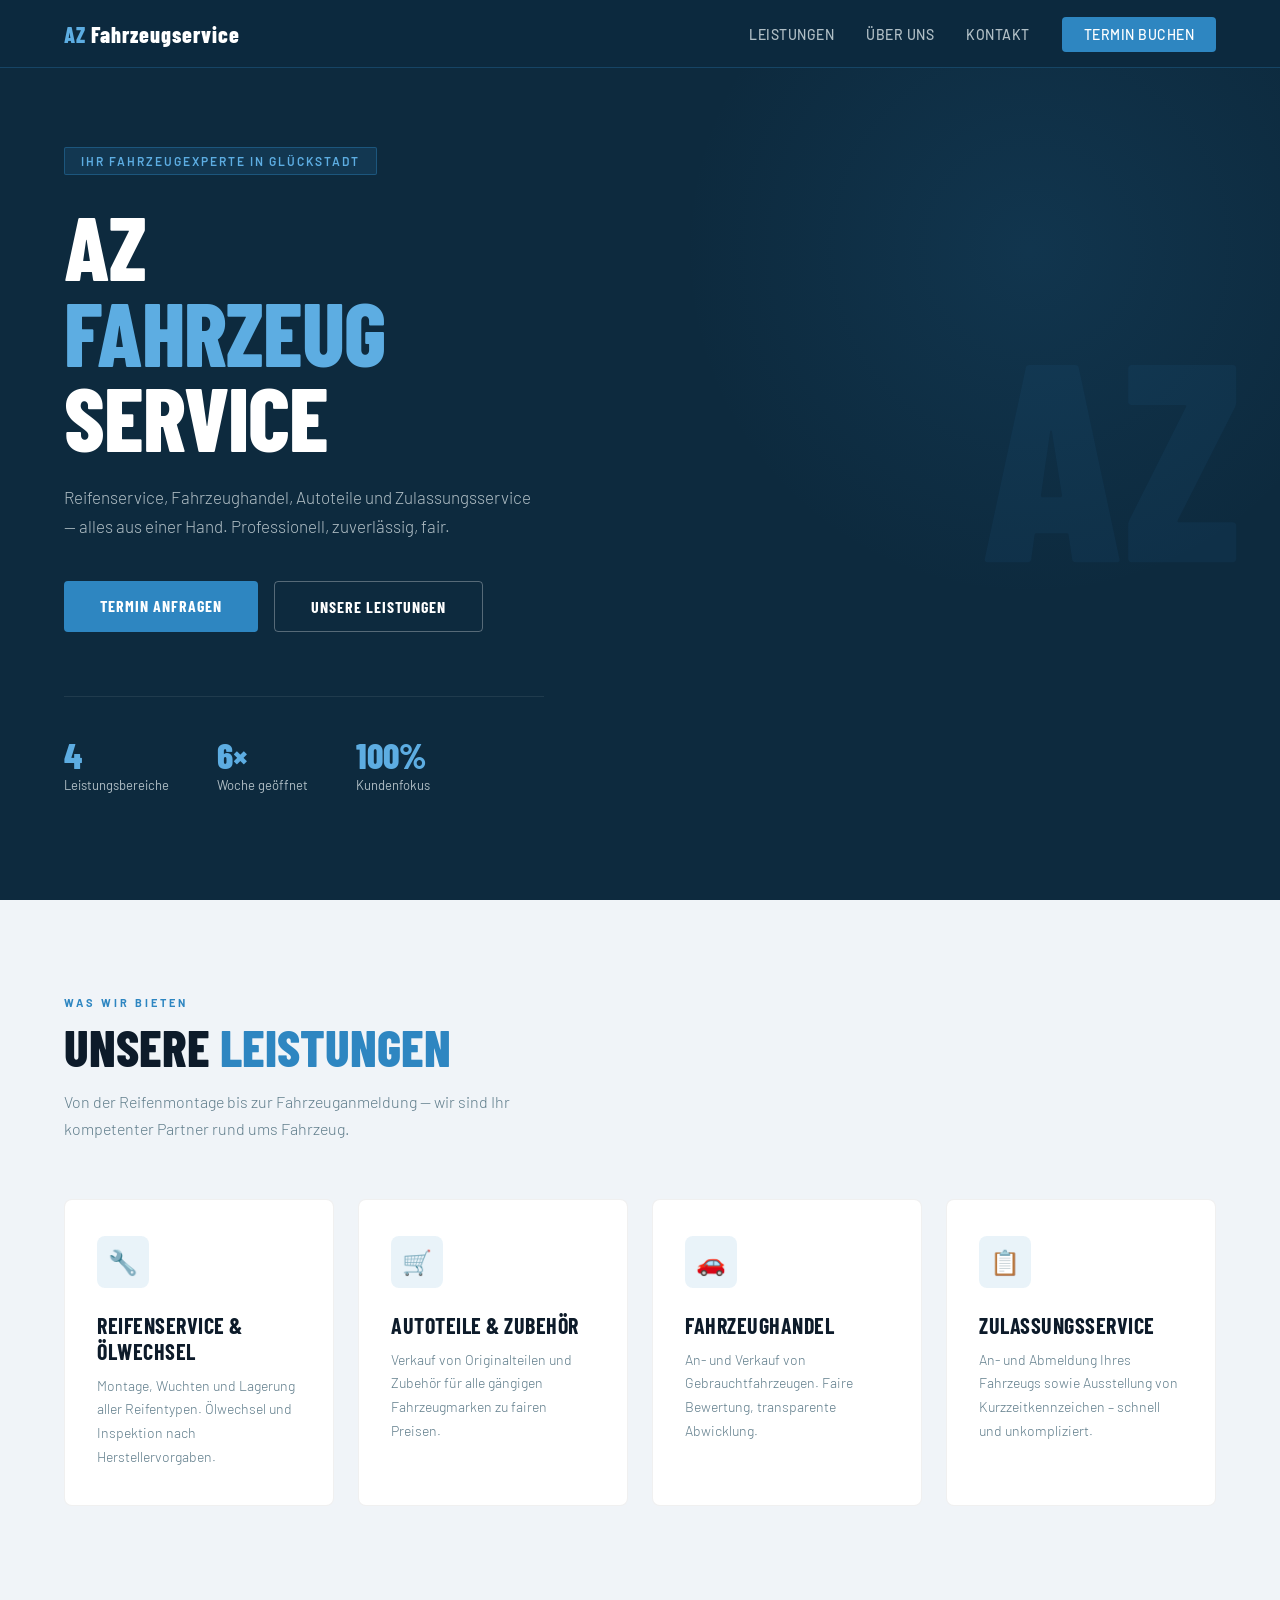
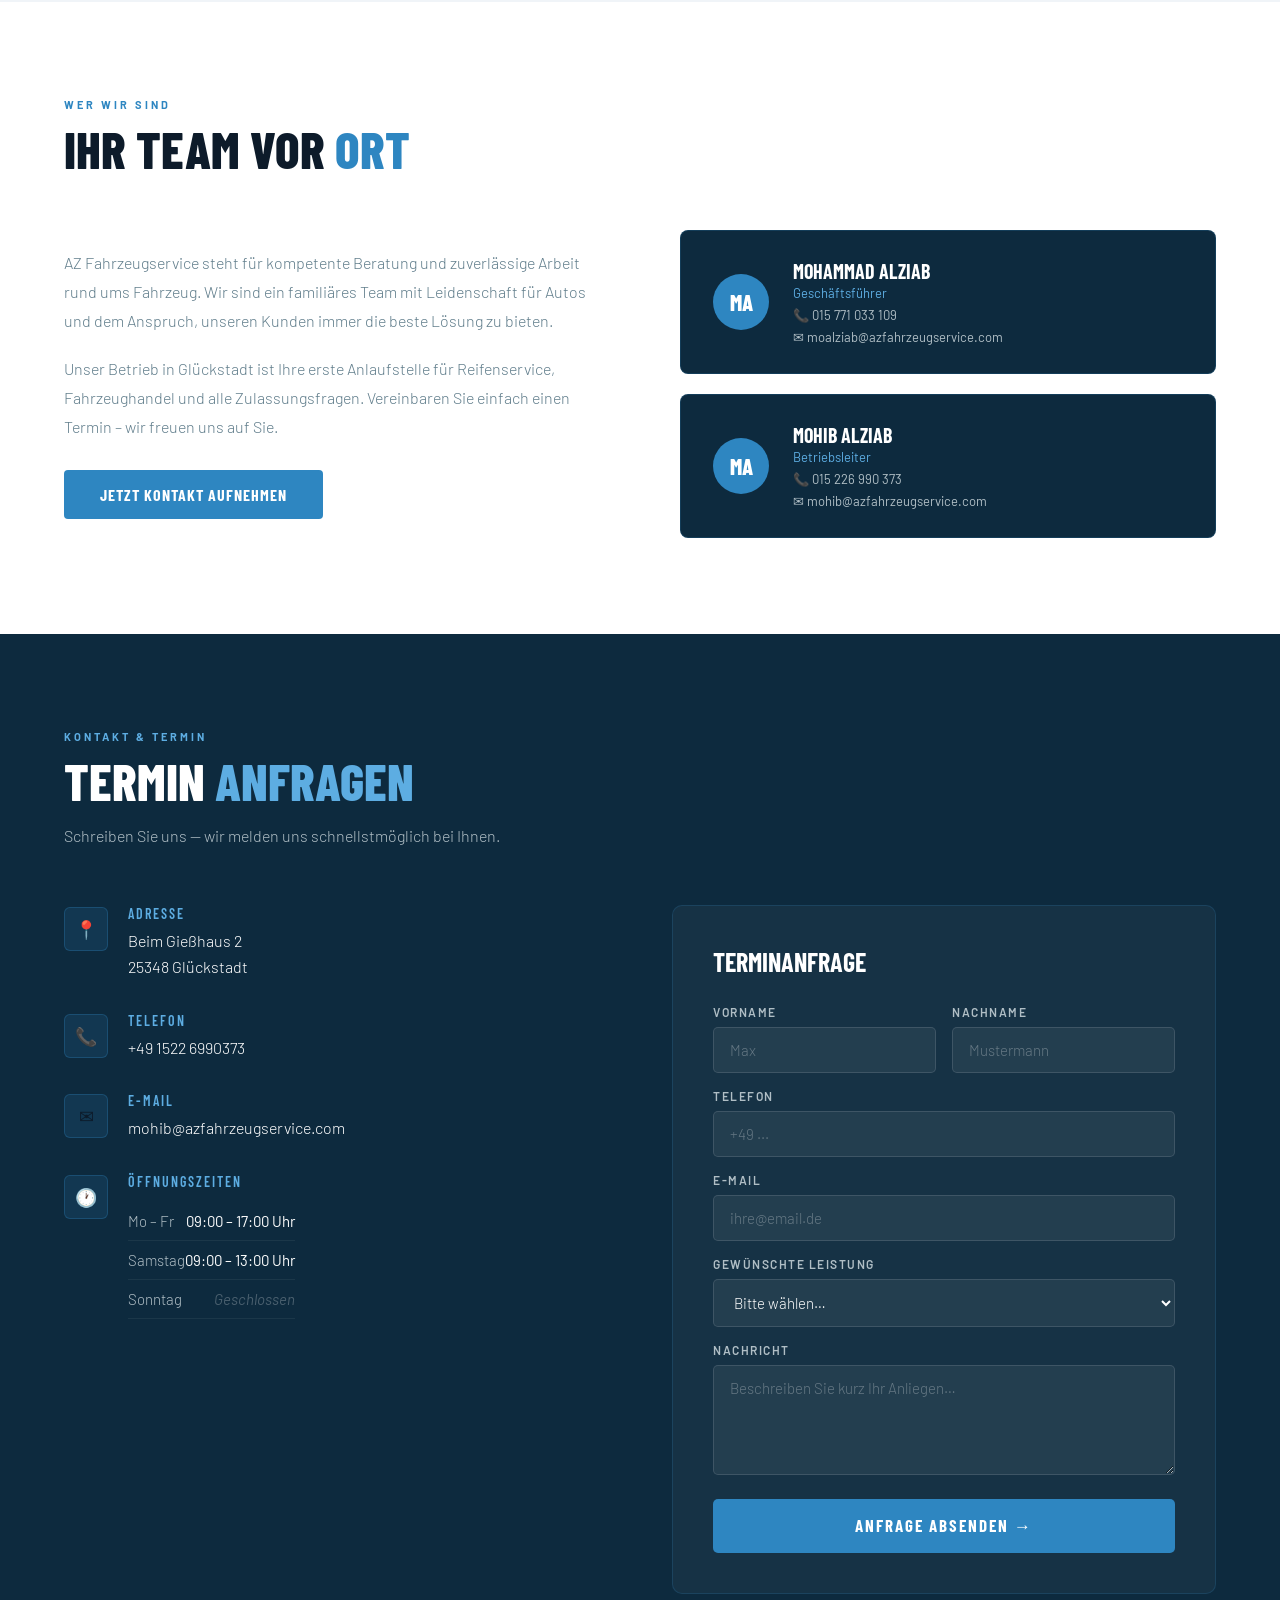
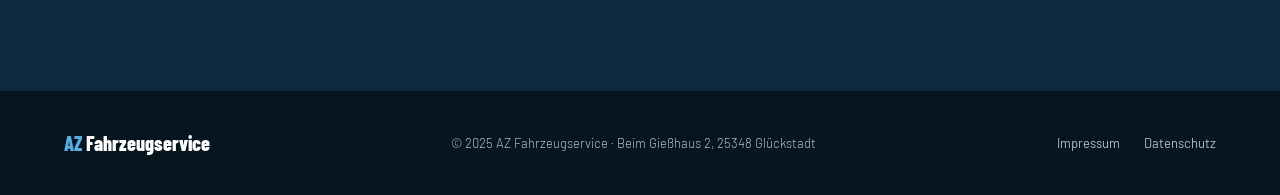
==== index.html @ 2bf2d146 "Rename indes.html to index.html" ====
<!DOCTYPE html>
<html lang="de">
<head>
<meta charset="UTF-8">
<meta name="viewport" content="width=device-width, initial-scale=1.0">
<title>AZ Fahrzeugservice – Beim Gießhaus 2, Glückstadt</title>
<link href="https://fonts.googleapis.com/css2?family=Barlow+Condensed:wght@400;600;700;800&family=Barlow:wght@300;400;500&display=swap" rel="stylesheet">
<style>
  :root {
    --blue-dark: #0d2a3e;
    --blue-mid: #1a5276;
    --blue-accent: #2e86c1;
    --blue-light: #5dade2;
    --white: #ffffff;
    --gray-light: #f4f6f8;
    --gray-mid: #b0bec5;
    --text-dark: #0d1b2a;
    --text-muted: #607d8b;
    --card-bg: #ffffff;
    --section-alt: #f0f4f8;
  }

  * { margin: 0; padding: 0; box-sizing: border-box; }

  html { scroll-behavior: smooth; }

  body {
    font-family: 'Barlow', sans-serif;
    background: var(--white);
    color: var(--text-dark);
    overflow-x: hidden;
  }

  /* ── NAV ── */
  nav {
    position: fixed;
    top: 0; left: 0; right: 0;
    z-index: 100;
    background: rgba(13, 42, 62, 0.97);
    backdrop-filter: blur(8px);
    display: flex;
    align-items: center;
    justify-content: space-between;
    padding: 0 5%;
    height: 68px;
    border-bottom: 1px solid rgba(46,134,193,0.3);
  }

  .nav-logo {
    display: flex;
    align-items: center;
    gap: 12px;
    text-decoration: none;
  }

  .nav-logo-text {
    font-family: 'Barlow Condensed', sans-serif;
    font-size: 22px;
    font-weight: 800;
    color: var(--white);
    letter-spacing: 1px;
  }

  .nav-logo-text span { color: var(--blue-light); }

  .nav-links {
    display: flex;
    gap: 32px;
    list-style: none;
  }

  .nav-links a {
    color: var(--gray-mid);
    text-decoration: none;
    font-size: 14px;
    font-weight: 500;
    letter-spacing: 0.5px;
    text-transform: uppercase;
    transition: color 0.2s;
  }

  .nav-links a:hover { color: var(--blue-light); }

  .nav-cta {
    background: var(--blue-accent);
    color: var(--white) !important;
    padding: 9px 22px;
    border-radius: 4px;
    transition: background 0.2s !important;
  }

  .nav-cta:hover { background: var(--blue-light) !important; color: var(--white) !important; }

  /* ── HERO ── */
  .hero {
    min-height: 100vh;
    background: var(--blue-dark);
    display: flex;
    align-items: center;
    position: relative;
    overflow: hidden;
    padding: 100px 5% 60px;
  }

  .hero::before {
    content: '';
    position: absolute;
    top: -100px; right: -100px;
    width: 700px; height: 700px;
    background: radial-gradient(circle, rgba(46,134,193,0.12) 0%, transparent 70%);
    pointer-events: none;
  }

  .hero::after {
    content: 'AZ';
    position: absolute;
    right: 3%;
    top: 50%;
    transform: translateY(-50%);
    font-family: 'Barlow Condensed', sans-serif;
    font-size: clamp(200px, 22vw, 340px);
    font-weight: 800;
    color: rgba(46,134,193,0.07);
    line-height: 1;
    pointer-events: none;
    user-select: none;
  }

  .hero-content {
    position: relative;
    z-index: 2;
    max-width: 640px;
  }

  .hero-badge {
    display: inline-block;
    background: rgba(46,134,193,0.15);
    border: 1px solid rgba(46,134,193,0.4);
    color: var(--blue-light);
    font-size: 12px;
    font-weight: 600;
    letter-spacing: 2px;
    text-transform: uppercase;
    padding: 6px 16px;
    border-radius: 2px;
    margin-bottom: 28px;
  }

  .hero h1 {
    font-family: 'Barlow Condensed', sans-serif;
    font-size: clamp(52px, 7vw, 90px);
    font-weight: 800;
    line-height: 0.95;
    color: var(--white);
    text-transform: uppercase;
    letter-spacing: -1px;
    margin-bottom: 24px;
  }

  .hero h1 span { color: var(--blue-light); }

  .hero-sub {
    font-size: 17px;
    font-weight: 300;
    color: var(--gray-mid);
    line-height: 1.7;
    margin-bottom: 40px;
    max-width: 480px;
  }

  .hero-btns {
    display: flex;
    gap: 16px;
    flex-wrap: wrap;
  }

  .btn-primary {
    background: var(--blue-accent);
    color: var(--white);
    padding: 15px 36px;
    font-family: 'Barlow Condensed', sans-serif;
    font-size: 16px;
    font-weight: 700;
    letter-spacing: 1px;
    text-transform: uppercase;
    text-decoration: none;
    border-radius: 4px;
    transition: background 0.2s, transform 0.15s;
    border: none;
    cursor: pointer;
  }

  .btn-primary:hover { background: var(--blue-light); transform: translateY(-2px); }

  .btn-outline {
    background: transparent;
    color: var(--white);
    padding: 15px 36px;
    font-family: 'Barlow Condensed', sans-serif;
    font-size: 16px;
    font-weight: 700;
    letter-spacing: 1px;
    text-transform: uppercase;
    text-decoration: none;
    border-radius: 4px;
    border: 1px solid rgba(255,255,255,0.3);
    transition: border-color 0.2s, transform 0.15s;
    cursor: pointer;
  }

  .btn-outline:hover { border-color: var(--blue-light); color: var(--blue-light); transform: translateY(-2px); }

  .hero-stats {
    display: flex;
    gap: 48px;
    margin-top: 64px;
    padding-top: 40px;
    border-top: 1px solid rgba(255,255,255,0.08);
  }

  .stat-num {
    font-family: 'Barlow Condensed', sans-serif;
    font-size: 36px;
    font-weight: 800;
    color: var(--blue-light);
    line-height: 1;
  }

  .stat-label {
    font-size: 13px;
    color: var(--gray-mid);
    margin-top: 4px;
    font-weight: 400;
  }

  /* ── SECTION GENERAL ── */
  section { padding: 96px 5%; }

  .section-tag {
    font-size: 11px;
    font-weight: 700;
    letter-spacing: 3px;
    text-transform: uppercase;
    color: var(--blue-accent);
    margin-bottom: 12px;
  }

  .section-title {
    font-family: 'Barlow Condensed', sans-serif;
    font-size: clamp(36px, 4vw, 54px);
    font-weight: 800;
    text-transform: uppercase;
    line-height: 1;
    color: var(--text-dark);
    margin-bottom: 16px;
  }

  .section-title span { color: var(--blue-accent); }

  .section-sub {
    font-size: 16px;
    color: var(--text-muted);
    font-weight: 300;
    max-width: 520px;
    line-height: 1.7;
  }

  /* ── LEISTUNGEN ── */
  #leistungen { background: var(--section-alt); }

  .leistungen-grid {
    display: grid;
    grid-template-columns: repeat(auto-fit, minmax(260px, 1fr));
    gap: 24px;
    margin-top: 56px;
  }

  .leistung-card {
    background: var(--white);
    border-radius: 8px;
    padding: 36px 32px;
    border: 1px solid rgba(0,0,0,0.06);
    transition: transform 0.2s, box-shadow 0.2s;
    position: relative;
    overflow: hidden;
  }

  .leistung-card::before {
    content: '';
    position: absolute;
    top: 0; left: 0; right: 0;
    height: 3px;
    background: var(--blue-accent);
    transform: scaleX(0);
    transition: transform 0.3s;
    transform-origin: left;
  }

  .leistung-card:hover { transform: translateY(-4px); box-shadow: 0 12px 32px rgba(0,0,0,0.08); }
  .leistung-card:hover::before { transform: scaleX(1); }

  .leistung-icon {
    width: 52px; height: 52px;
    background: rgba(46,134,193,0.1);
    border-radius: 8px;
    display: flex; align-items: center; justify-content: center;
    margin-bottom: 24px;
    font-size: 24px;
  }

  .leistung-card h3 {
    font-family: 'Barlow Condensed', sans-serif;
    font-size: 22px;
    font-weight: 700;
    text-transform: uppercase;
    letter-spacing: 0.5px;
    color: var(--text-dark);
    margin-bottom: 10px;
  }

  .leistung-card p {
    font-size: 14px;
    color: var(--text-muted);
    line-height: 1.7;
    font-weight: 300;
  }

  /* ── ÜBER UNS ── */
  .ueber-grid {
    display: grid;
    grid-template-columns: 1fr 1fr;
    gap: 80px;
    align-items: center;
    margin-top: 56px;
  }

  .ueber-text p {
    font-size: 16px;
    color: var(--text-muted);
    line-height: 1.8;
    font-weight: 300;
    margin-bottom: 20px;
  }

  .team-cards {
    display: flex;
    flex-direction: column;
    gap: 20px;
  }

  .team-card {
    background: var(--blue-dark);
    border-radius: 8px;
    padding: 28px 32px;
    display: flex;
    align-items: center;
    gap: 24px;
    border: 1px solid rgba(46,134,193,0.2);
  }

  .team-avatar {
    width: 56px; height: 56px;
    background: var(--blue-accent);
    border-radius: 50%;
    display: flex; align-items: center; justify-content: center;
    font-family: 'Barlow Condensed', sans-serif;
    font-size: 22px;
    font-weight: 800;
    color: var(--white);
    flex-shrink: 0;
  }

  .team-info h4 {
    font-family: 'Barlow Condensed', sans-serif;
    font-size: 20px;
    font-weight: 700;
    color: var(--white);
    text-transform: uppercase;
  }

  .team-info .role {
    font-size: 13px;
    color: var(--blue-light);
    font-weight: 400;
    margin-top: 2px;
  }

  .team-info .contact-small {
    font-size: 13px;
    color: var(--gray-mid);
    margin-top: 6px;
  }

  /* ── KONTAKT ── */
  #kontakt { background: var(--blue-dark); }
  #kontakt .section-title { color: var(--white); }
  #kontakt .section-sub { color: var(--gray-mid); }
  #kontakt .section-tag { color: var(--blue-light); }

  .kontakt-grid {
    display: grid;
    grid-template-columns: 1fr 1fr;
    gap: 64px;
    margin-top: 56px;
    align-items: start;
  }

  .kontakt-info { display: flex; flex-direction: column; gap: 32px; }

  .info-block {
    display: flex;
    gap: 20px;
    align-items: flex-start;
  }

  .info-icon {
    width: 44px; height: 44px;
    background: rgba(46,134,193,0.15);
    border: 1px solid rgba(46,134,193,0.3);
    border-radius: 6px;
    display: flex; align-items: center; justify-content: center;
    font-size: 18px;
    flex-shrink: 0;
    margin-top: 2px;
  }

  .info-block h4 {
    font-family: 'Barlow Condensed', sans-serif;
    font-size: 14px;
    font-weight: 600;
    letter-spacing: 2px;
    text-transform: uppercase;
    color: var(--blue-light);
    margin-bottom: 6px;
  }

  .info-block p, .info-block a {
    font-size: 16px;
    color: var(--white);
    font-weight: 300;
    line-height: 1.6;
    text-decoration: none;
  }

  .info-block a:hover { color: var(--blue-light); }

  /* ── FORMULAR ── */
  .form-card {
    background: rgba(255,255,255,0.04);
    border: 1px solid rgba(46,134,193,0.2);
    border-radius: 10px;
    padding: 40px;
  }

  .form-card h3 {
    font-family: 'Barlow Condensed', sans-serif;
    font-size: 26px;
    font-weight: 700;
    text-transform: uppercase;
    color: var(--white);
    margin-bottom: 28px;
  }

  .form-row {
    display: grid;
    grid-template-columns: 1fr 1fr;
    gap: 16px;
  }

  .form-group {
    display: flex;
    flex-direction: column;
    gap: 8px;
    margin-bottom: 16px;
  }

  .form-group label {
    font-size: 12px;
    font-weight: 600;
    letter-spacing: 1.5px;
    text-transform: uppercase;
    color: var(--gray-mid);
  }

  .form-group input,
  .form-group select,
  .form-group textarea {
    background: rgba(255,255,255,0.06);
    border: 1px solid rgba(255,255,255,0.12);
    border-radius: 5px;
    padding: 13px 16px;
    color: var(--white);
    font-family: 'Barlow', sans-serif;
    font-size: 15px;
    font-weight: 300;
    transition: border-color 0.2s;
    outline: none;
    width: 100%;
  }

  .form-group select option { background: var(--blue-dark); color: var(--white); }

  .form-group input:focus,
  .form-group select:focus,
  .form-group textarea:focus {
    border-color: var(--blue-accent);
    background: rgba(46,134,193,0.08);
  }

  .form-group textarea { resize: vertical; min-height: 110px; }

  .form-group input::placeholder,
  .form-group textarea::placeholder { color: rgba(255,255,255,0.3); }

  .form-submit {
    width: 100%;
    margin-top: 8px;
    background: var(--blue-accent);
    color: var(--white);
    padding: 16px;
    font-family: 'Barlow Condensed', sans-serif;
    font-size: 17px;
    font-weight: 700;
    letter-spacing: 2px;
    text-transform: uppercase;
    border: none;
    border-radius: 5px;
    cursor: pointer;
    transition: background 0.2s, transform 0.15s;
  }

  .form-submit:hover { background: var(--blue-light); transform: translateY(-2px); }

  .form-success {
    display: none;
    background: rgba(46,193,134,0.15);
    border: 1px solid rgba(46,193,134,0.4);
    border-radius: 6px;
    padding: 16px 20px;
    color: #5de2aa;
    font-size: 15px;
    margin-top: 16px;
    text-align: center;
  }

  /* ── ÖFFNUNGSZEITEN ── */
  .oeffnung-table { margin-top: 12px; }
  .oeffnung-row {
    display: flex;
    justify-content: space-between;
    padding: 10px 0;
    border-bottom: 1px solid rgba(255,255,255,0.06);
    font-size: 15px;
  }
  .oeffnung-row .day { color: var(--gray-mid); font-weight: 300; }
  .oeffnung-row .time { color: var(--white); font-weight: 400; }
  .oeffnung-row .closed { color: rgba(255,255,255,0.25); font-style: italic; }

  /* ── FOOTER ── */
  footer {
    background: #07151f;
    padding: 40px 5%;
    display: flex;
    align-items: center;
    justify-content: space-between;
    flex-wrap: wrap;
    gap: 16px;
    border-top: 1px solid rgba(46,134,193,0.15);
  }

  .footer-brand {
    font-family: 'Barlow Condensed', sans-serif;
    font-size: 20px;
    font-weight: 800;
    color: var(--white);
  }

  .footer-brand span { color: var(--blue-light); }

  footer p {
    font-size: 13px;
    color: var(--gray-mid);
    font-weight: 300;
  }

  .footer-links { display: flex; gap: 24px; }
  .footer-links a {
    font-size: 13px;
    color: var(--gray-mid);
    text-decoration: none;
    transition: color 0.2s;
  }
  .footer-links a:hover { color: var(--blue-light); }

  /* ── RESPONSIVE ── */
  @media (max-width: 768px) {
    .nav-links { display: none; }
    .ueber-grid { grid-template-columns: 1fr; gap: 40px; }
    .kontakt-grid { grid-template-columns: 1fr; gap: 48px; }
    .form-row { grid-template-columns: 1fr; }
    .hero-stats { gap: 28px; }
    footer { flex-direction: column; align-items: flex-start; }
  }

  /* ── SCROLL ANIMATION ── */
  .reveal {
    opacity: 0;
    transform: translateY(28px);
    transition: opacity 0.6s ease, transform 0.6s ease;
  }
  .reveal.visible { opacity: 1; transform: none; }
</style>
</head>
<body>

<!-- NAV -->
<nav>
  <a href="#" class="nav-logo">
    <div class="nav-logo-text"><span>AZ</span> Fahrzeugservice</div>
  </a>
  <ul class="nav-links">
    <li><a href="#leistungen">Leistungen</a></li>
    <li><a href="#ueber">Über uns</a></li>
    <li><a href="#kontakt">Kontakt</a></li>
    <li><a href="#kontakt" class="nav-cta">Termin buchen</a></li>
  </ul>
</nav>

<!-- HERO -->
<section class="hero">
  <div class="hero-content">
    <div class="hero-badge">Ihr Fahrzeugexperte in Glückstadt</div>
    <h1>AZ<br><span>Fahrzeug</span><br>service</h1>
    <p class="hero-sub">Reifenservice, Fahrzeughandel, Autoteile und Zulassungsservice — alles aus einer Hand. Professionell, zuverlässig, fair.</p>
    <div class="hero-btns">
      <a href="#kontakt" class="btn-primary">Termin anfragen</a>
      <a href="#leistungen" class="btn-outline">Unsere Leistungen</a>
    </div>
    <div class="hero-stats">
      <div>
        <div class="stat-num">4</div>
        <div class="stat-label">Leistungsbereiche</div>
      </div>
      <div>
        <div class="stat-num">6×</div>
        <div class="stat-label">Woche geöffnet</div>
      </div>
      <div>
        <div class="stat-num">100%</div>
        <div class="stat-label">Kundenfokus</div>
      </div>
    </div>
  </div>
</section>

<!-- LEISTUNGEN -->
<section id="leistungen">
  <div class="reveal">
    <div class="section-tag">Was wir bieten</div>
    <div class="section-title">Unsere <span>Leistungen</span></div>
    <p class="section-sub">Von der Reifenmontage bis zur Fahrzeuganmeldung — wir sind Ihr kompetenter Partner rund ums Fahrzeug.</p>
  </div>
  <div class="leistungen-grid">
    <div class="leistung-card reveal">
      <div class="leistung-icon">🔧</div>
      <h3>Reifenservice & Ölwechsel</h3>
      <p>Montage, Wuchten und Lagerung aller Reifentypen. Ölwechsel und Inspektion nach Herstellervorgaben.</p>
    </div>
    <div class="leistung-card reveal">
      <div class="leistung-icon">🛒</div>
      <h3>Autoteile & Zubehör</h3>
      <p>Verkauf von Originalteilen und Zubehör für alle gängigen Fahrzeugmarken zu fairen Preisen.</p>
    </div>
    <div class="leistung-card reveal">
      <div class="leistung-icon">🚗</div>
      <h3>Fahrzeughandel</h3>
      <p>An- und Verkauf von Gebrauchtfahrzeugen. Faire Bewertung, transparente Abwicklung.</p>
    </div>
    <div class="leistung-card reveal">
      <div class="leistung-icon">📋</div>
      <h3>Zulassungsservice</h3>
      <p>An- und Abmeldung Ihres Fahrzeugs sowie Ausstellung von Kurzzeitkennzeichen – schnell und unkompliziert.</p>
    </div>
  </div>
</section>

<!-- ÜBER UNS -->
<section id="ueber">
  <div class="reveal">
    <div class="section-tag">Wer wir sind</div>
    <div class="section-title">Ihr Team vor <span>Ort</span></div>
  </div>
  <div class="ueber-grid">
    <div class="ueber-text reveal">
      <p>AZ Fahrzeugservice steht für kompetente Beratung und zuverlässige Arbeit rund ums Fahrzeug. Wir sind ein familiäres Team mit Leidenschaft für Autos und dem Anspruch, unseren Kunden immer die beste Lösung zu bieten.</p>
      <p>Unser Betrieb in Glückstadt ist Ihre erste Anlaufstelle für Reifenservice, Fahrzeughandel und alle Zulassungsfragen. Vereinbaren Sie einfach einen Termin – wir freuen uns auf Sie.</p>
      <a href="#kontakt" class="btn-primary" style="display:inline-block; margin-top: 8px;">Jetzt Kontakt aufnehmen</a>
    </div>
    <div class="team-cards reveal">
      <div class="team-card">
        <div class="team-avatar">MA</div>
        <div class="team-info">
          <h4>Mohammad Alziab</h4>
          <div class="role">Geschäftsführer</div>
          <div class="contact-small">📞 015 771 033 109</div>
          <div class="contact-small">✉ moalziab@azfahrzeugservice.com</div>
        </div>
      </div>
      <div class="team-card">
        <div class="team-avatar">MA</div>
        <div class="team-info">
          <h4>Mohib Alziab</h4>
          <div class="role">Betriebsleiter</div>
          <div class="contact-small">📞 015 226 990 373</div>
          <div class="contact-small">✉ mohib@azfahrzeugservice.com</div>
        </div>
      </div>
    </div>
  </div>
</section>

<!-- KONTAKT -->
<section id="kontakt">
  <div class="reveal">
    <div class="section-tag">Kontakt & Termin</div>
    <div class="section-title" style="color:white;">Termin <span style="color:var(--blue-light)">anfragen</span></div>
    <p class="section-sub">Schreiben Sie uns — wir melden uns schnellstmöglich bei Ihnen.</p>
  </div>
  <div class="kontakt-grid">
    <!-- Infos links -->
    <div class="kontakt-info reveal">
      <div class="info-block">
        <div class="info-icon">📍</div>
        <div>
          <h4>Adresse</h4>
          <p>Beim Gießhaus 2<br>25348 Glückstadt</p>
        </div>
      </div>
      <div class="info-block">
        <div class="info-icon">📞</div>
        <div>
          <h4>Telefon</h4>
          <a href="tel:+4915226990373">+49 1522 6990373</a>
        </div>
      </div>
      <div class="info-block">
        <div class="info-icon">✉</div>
        <div>
          <h4>E-Mail</h4>
          <a href="mailto:mohib@azfahrzeugservice.com">mohib@azfahrzeugservice.com</a>
        </div>
      </div>
      <div class="info-block">
        <div class="info-icon">🕐</div>
        <div>
          <h4>Öffnungszeiten</h4>
          <div class="oeffnung-table">
            <div class="oeffnung-row"><span class="day">Mo – Fr</span><span class="time">09:00 – 17:00 Uhr</span></div>
            <div class="oeffnung-row"><span class="day">Samstag</span><span class="time">09:00 – 13:00 Uhr</span></div>
            <div class="oeffnung-row"><span class="day">Sonntag</span><span class="closed">Geschlossen</span></div>
          </div>
        </div>
      </div>
    </div>

    <!-- Formular rechts -->
    <div class="form-card reveal">
      <h3>Terminanfrage</h3>
      <form id="contactForm" action="https://formspree.io/f/DEINE_ID" method="POST">
        <div class="form-row">
          <div class="form-group">
            <label>Vorname</label>
            <input type="text" name="vorname" placeholder="Max" required>
          </div>
          <div class="form-group">
            <label>Nachname</label>
            <input type="text" name="nachname" placeholder="Mustermann" required>
          </div>
        </div>
        <div class="form-group">
          <label>Telefon</label>
          <input type="tel" name="telefon" placeholder="+49 ...">
        </div>
        <div class="form-group">
          <label>E-Mail</label>
          <input type="email" name="email" placeholder="ihre@email.de" required>
        </div>
        <div class="form-group">
          <label>Gewünschte Leistung</label>
          <select name="leistung">
            <option value="">Bitte wählen…</option>
            <option>Reifenservice / Ölwechsel</option>
            <option>Autoteile / Zubehör</option>
            <option>Fahrzeugankauf / -verkauf</option>
            <option>Zulassungsservice</option>
            <option>Sonstiges</option>
          </select>
        </div>
        <div class="form-group">
          <label>Nachricht</label>
          <textarea name="nachricht" placeholder="Beschreiben Sie kurz Ihr Anliegen…"></textarea>
        </div>
        <button type="submit" class="form-submit">Anfrage absenden →</button>
        <div class="form-success" id="formSuccess">✓ Danke! Wir melden uns bald bei Ihnen.</div>
      </form>
    </div>
  </div>
</section>

<!-- FOOTER -->
<footer>
  <div class="footer-brand"><span>AZ</span> Fahrzeugservice</div>
  <p>© 2025 AZ Fahrzeugservice · Beim Gießhaus 2, 25348 Glückstadt</p>
  <div class="footer-links">
    <a href="#">Impressum</a>
    <a href="#">Datenschutz</a>
  </div>
</footer>

<script>
  // Scroll reveal
  const reveals = document.querySelectorAll('.reveal');
  const observer = new IntersectionObserver(entries => {
    entries.forEach((e, i) => {
      if (e.isIntersecting) {
        setTimeout(() => e.target.classList.add('visible'), i * 80);
        observer.unobserve(e.target);
      }
    });
  }, { threshold: 0.1 });
  reveals.forEach(r => observer.observe(r));

  // Form submit feedback
  const form = document.getElementById('contactForm');
  const success = document.getElementById('formSuccess');
  form.addEventListener('submit', async (e) => {
    e.preventDefault();
    const btn = form.querySelector('.form-submit');
    btn.textContent = 'Wird gesendet…';
    btn.disabled = true;
    try {
      const res = await fetch(form.action, {
        method: 'POST',
        body: new FormData(form),
        headers: { 'Accept': 'application/json' }
      });
      if (res.ok) {
        success.style.display = 'block';
        form.reset();
        btn.textContent = '✓ Gesendet!';
      } else {
        btn.textContent = 'Fehler – nochmal versuchen';
        btn.disabled = false;
      }
    } catch {
      btn.textContent = 'Fehler – nochmal versuchen';
      btn.disabled = false;
    }
  });
</script>
</body>
</html>
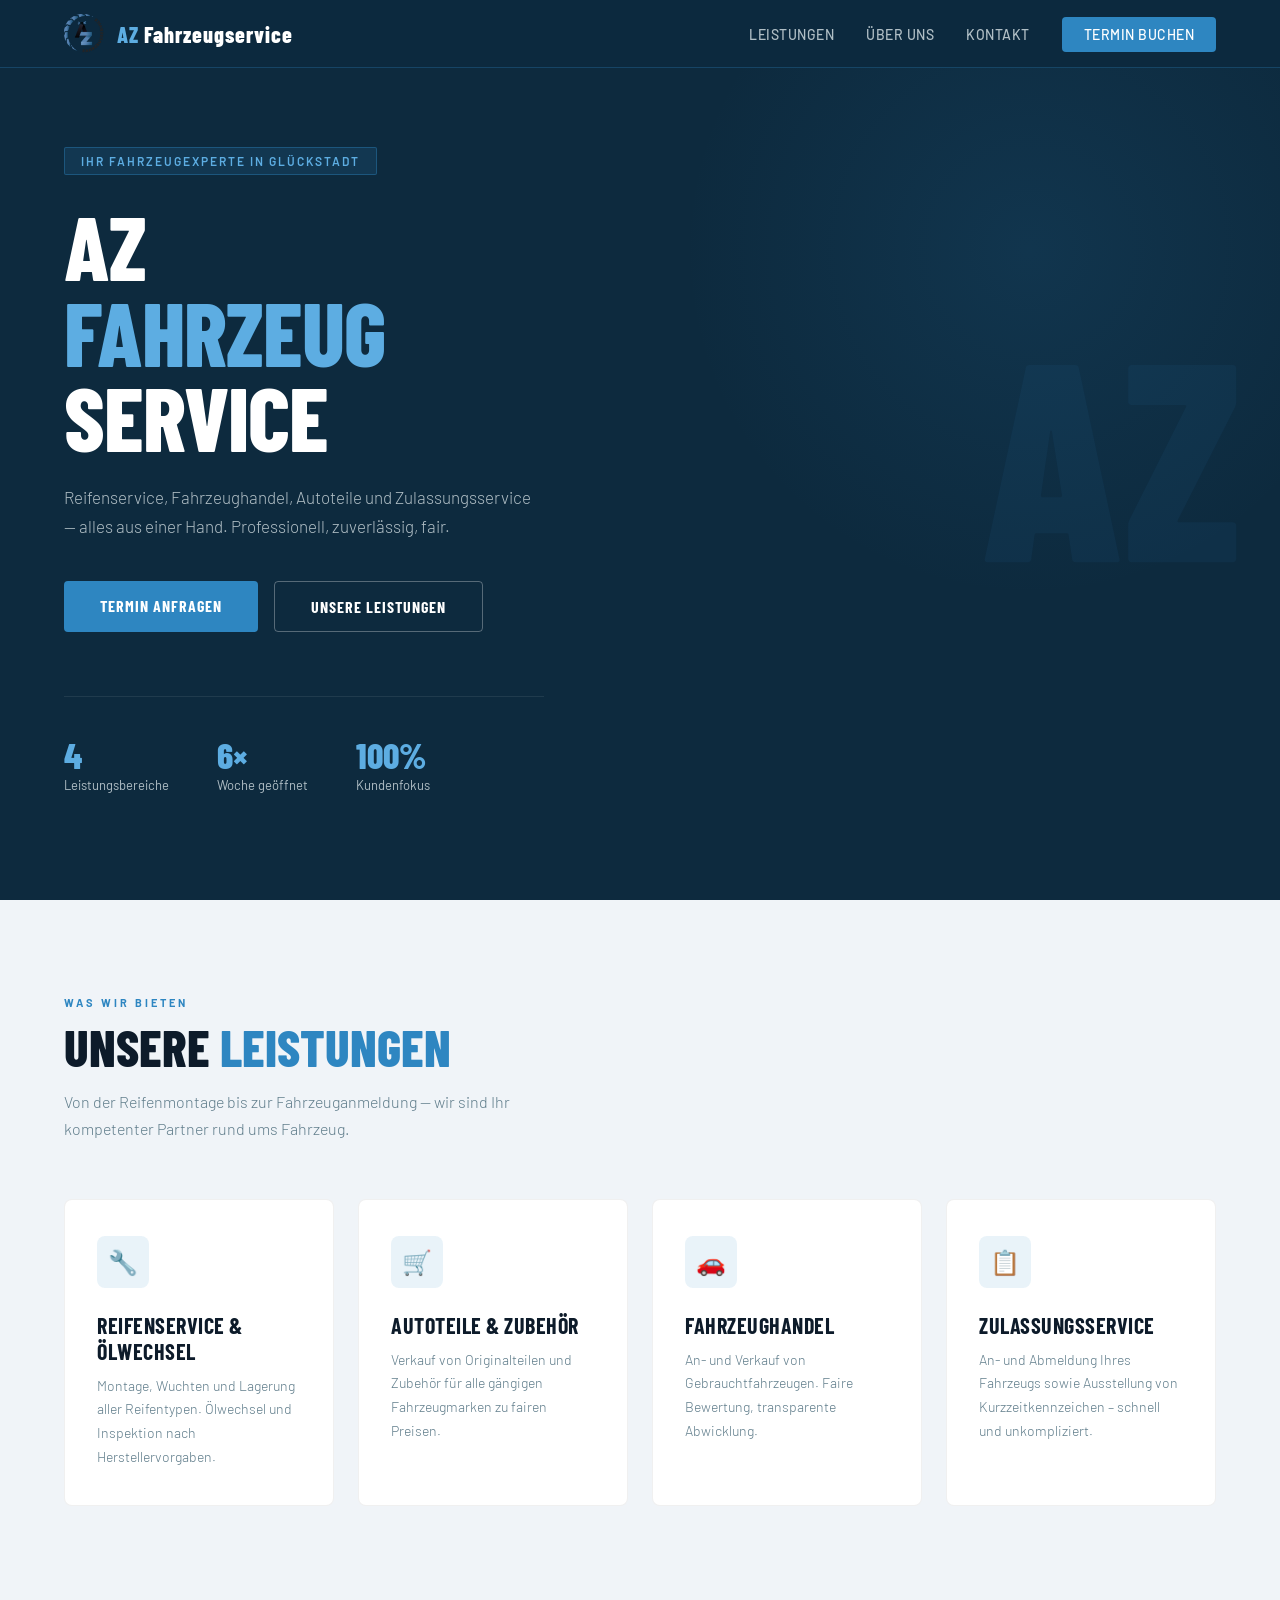
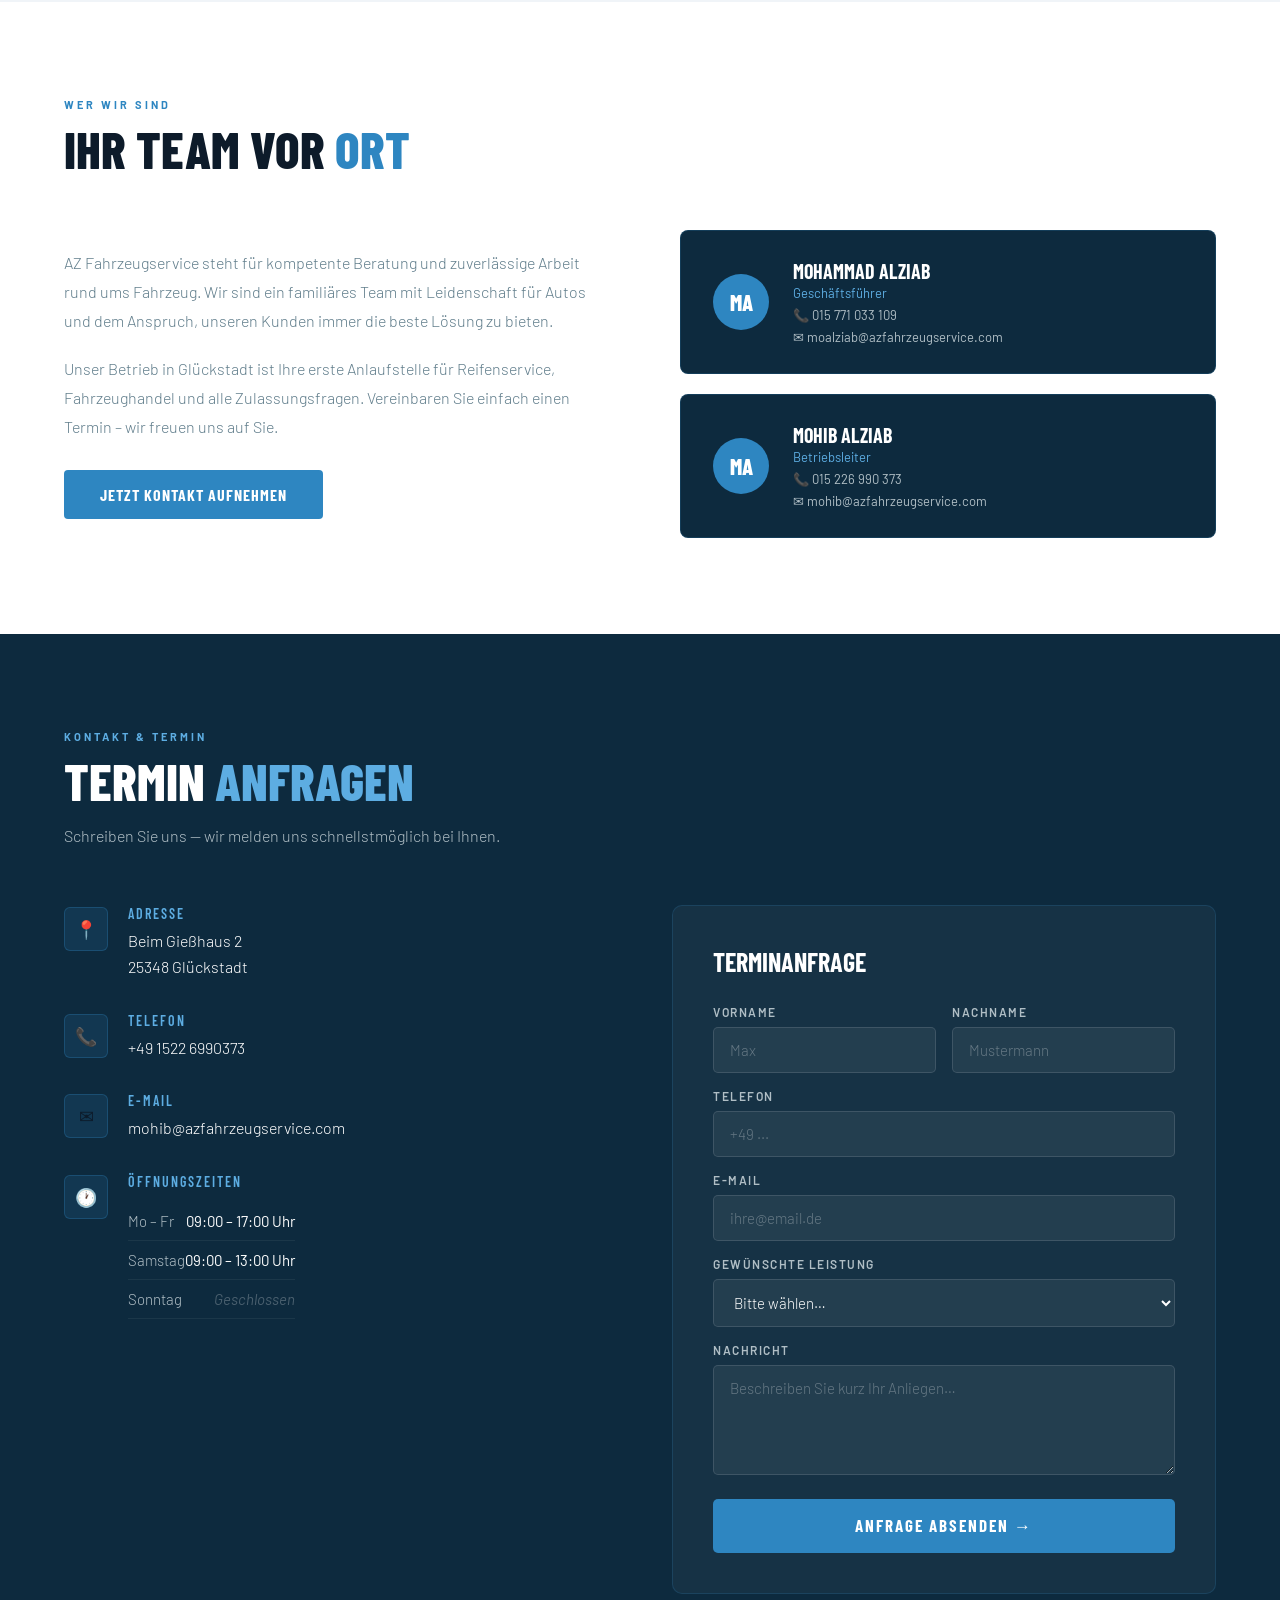
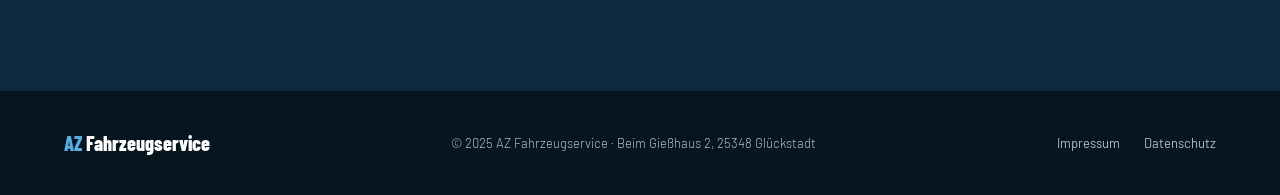
==== commit e7d100e3: "logo index.html" ====
--- a/index.html
+++ b/index.html
@@ -52,6 +52,10 @@
     gap: 12px;
     text-decoration: none;
   }
+  .nav-logo-img {
+  height: 40px;
+  width: auto;
+}
 
   .nav-logo-text {
     font-family: 'Barlow Condensed', sans-serif;
@@ -616,6 +620,8 @@
 <!-- NAV -->
 <nav>
   <a href="#" class="nav-logo">
+ 
+    <img src="logo.png" alt="Logo" class="nav-logo-img">
     <div class="nav-logo-text"><span>AZ</span> Fahrzeugservice</div>
   </a>
   <ul class="nav-links">
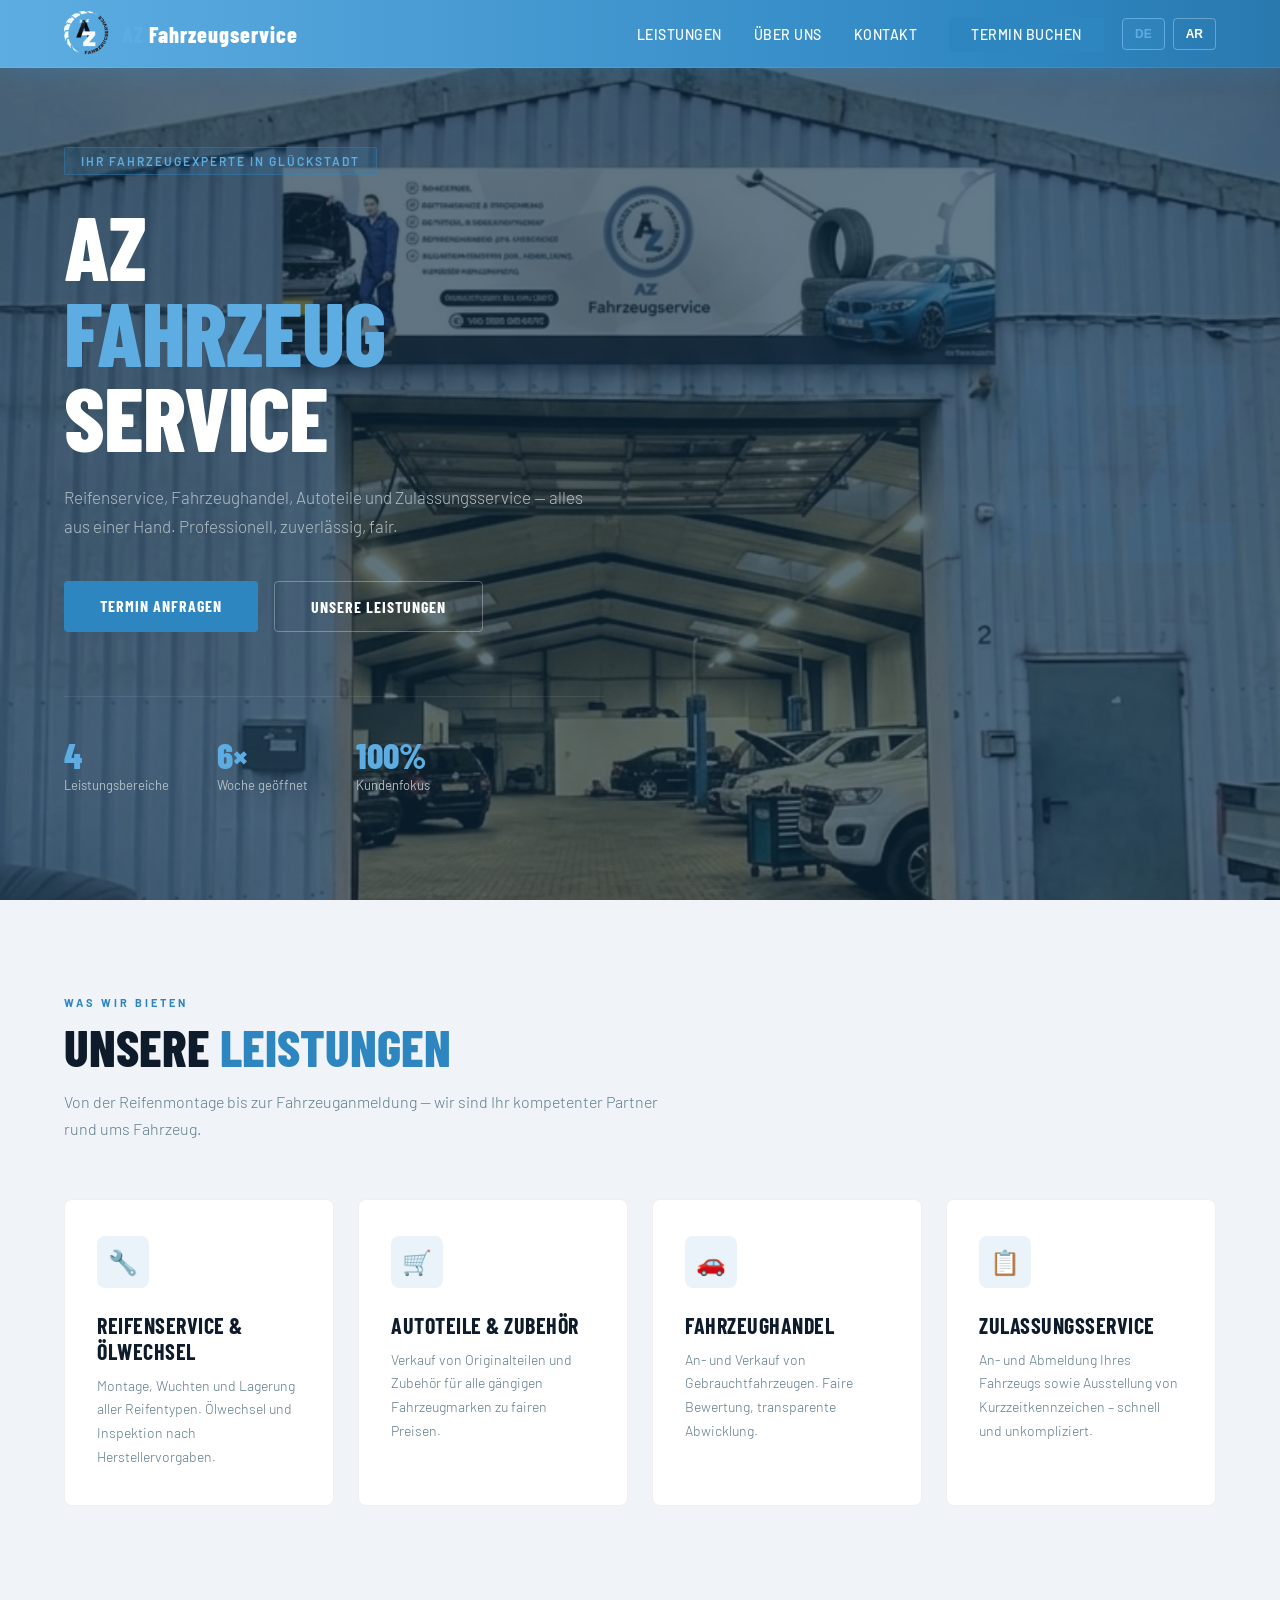
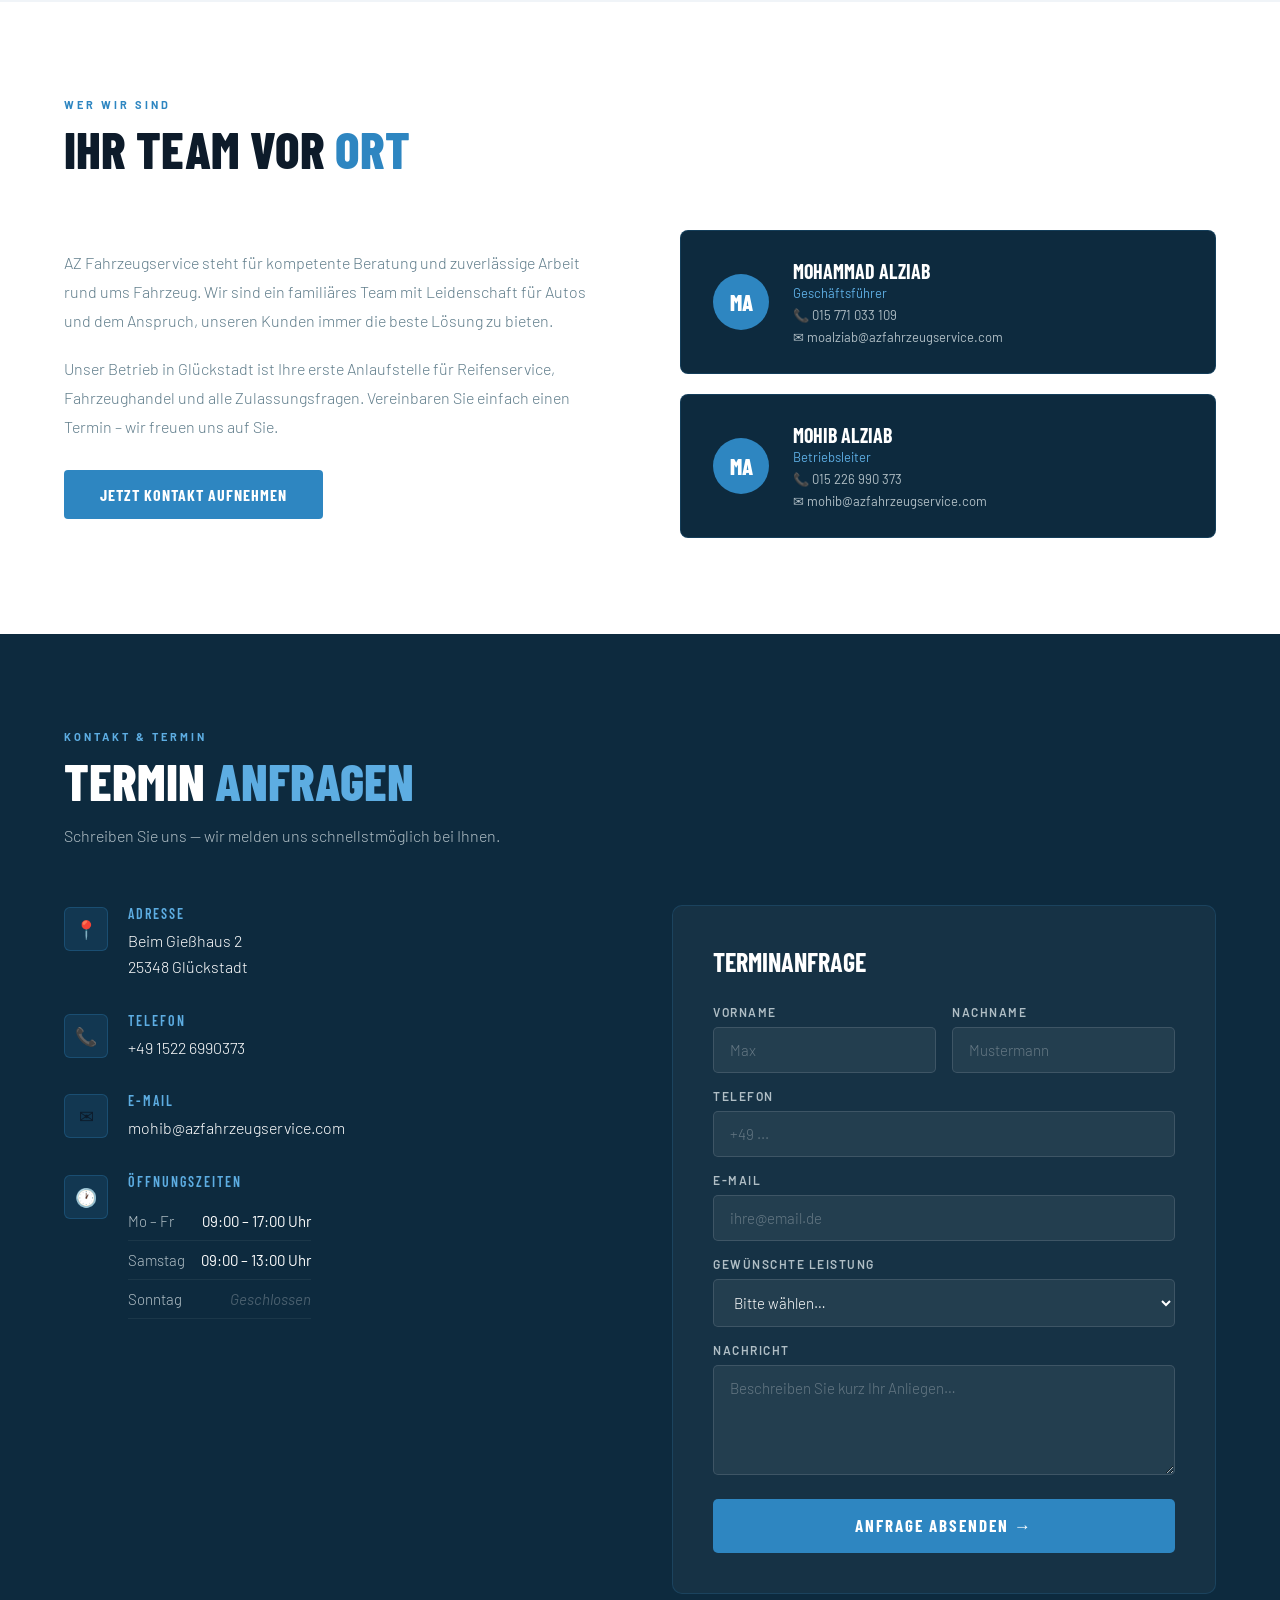
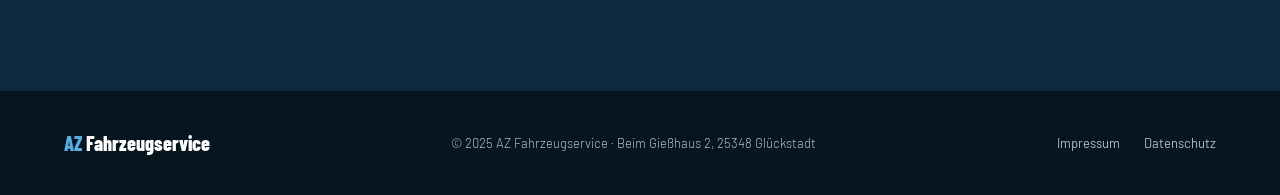
==== commit c6a90fad: "update" ====
--- a/index.html
+++ b/index.html
@@ -4,656 +4,63 @@
 <meta charset="UTF-8">
 <meta name="viewport" content="width=device-width, initial-scale=1.0">
 <title>AZ Fahrzeugservice – Beim Gießhaus 2, Glückstadt</title>
-<link href="https://fonts.googleapis.com/css2?family=Barlow+Condensed:wght@400;600;700;800&family=Barlow:wght@300;400;500&display=swap" rel="stylesheet">
-<style>
-  :root {
-    --blue-dark: #0d2a3e;
-    --blue-mid: #1a5276;
-    --blue-accent: #2e86c1;
-    --blue-light: #5dade2;
-    --white: #ffffff;
-    --gray-light: #f4f6f8;
-    --gray-mid: #b0bec5;
-    --text-dark: #0d1b2a;
-    --text-muted: #607d8b;
-    --card-bg: #ffffff;
-    --section-alt: #f0f4f8;
-  }
-
-  * { margin: 0; padding: 0; box-sizing: border-box; }
-
-  html { scroll-behavior: smooth; }
-
-  body {
-    font-family: 'Barlow', sans-serif;
-    background: var(--white);
-    color: var(--text-dark);
-    overflow-x: hidden;
-  }
-
-  /* ── NAV ── */
-  nav {
-    position: fixed;
-    top: 0; left: 0; right: 0;
-    z-index: 100;
-    background: rgba(13, 42, 62, 0.97);
-    backdrop-filter: blur(8px);
-    display: flex;
-    align-items: center;
-    justify-content: space-between;
-    padding: 0 5%;
-    height: 68px;
-    border-bottom: 1px solid rgba(46,134,193,0.3);
-  }
-
-  .nav-logo {
-    display: flex;
-    align-items: center;
-    gap: 12px;
-    text-decoration: none;
-  }
-  .nav-logo-img {
-  height: 40px;
-  width: auto;
-}
-
-  .nav-logo-text {
-    font-family: 'Barlow Condensed', sans-serif;
-    font-size: 22px;
-    font-weight: 800;
-    color: var(--white);
-    letter-spacing: 1px;
-  }
-
-  .nav-logo-text span { color: var(--blue-light); }
-
-  .nav-links {
-    display: flex;
-    gap: 32px;
-    list-style: none;
-  }
-
-  .nav-links a {
-    color: var(--gray-mid);
-    text-decoration: none;
-    font-size: 14px;
-    font-weight: 500;
-    letter-spacing: 0.5px;
-    text-transform: uppercase;
-    transition: color 0.2s;
-  }
-
-  .nav-links a:hover { color: var(--blue-light); }
-
-  .nav-cta {
-    background: var(--blue-accent);
-    color: var(--white) !important;
-    padding: 9px 22px;
-    border-radius: 4px;
-    transition: background 0.2s !important;
-  }
-
-  .nav-cta:hover { background: var(--blue-light) !important; color: var(--white) !important; }
-
-  /* ── HERO ── */
-  .hero {
-    min-height: 100vh;
-    background: var(--blue-dark);
-    display: flex;
-    align-items: center;
-    position: relative;
-    overflow: hidden;
-    padding: 100px 5% 60px;
-  }
-
-  .hero::before {
-    content: '';
-    position: absolute;
-    top: -100px; right: -100px;
-    width: 700px; height: 700px;
-    background: radial-gradient(circle, rgba(46,134,193,0.12) 0%, transparent 70%);
-    pointer-events: none;
-  }
-
-  .hero::after {
-    content: 'AZ';
-    position: absolute;
-    right: 3%;
-    top: 50%;
-    transform: translateY(-50%);
-    font-family: 'Barlow Condensed', sans-serif;
-    font-size: clamp(200px, 22vw, 340px);
-    font-weight: 800;
-    color: rgba(46,134,193,0.07);
-    line-height: 1;
-    pointer-events: none;
-    user-select: none;
-  }
-
-  .hero-content {
-    position: relative;
-    z-index: 2;
-    max-width: 640px;
-  }
-
-  .hero-badge {
-    display: inline-block;
-    background: rgba(46,134,193,0.15);
-    border: 1px solid rgba(46,134,193,0.4);
-    color: var(--blue-light);
-    font-size: 12px;
-    font-weight: 600;
-    letter-spacing: 2px;
-    text-transform: uppercase;
-    padding: 6px 16px;
-    border-radius: 2px;
-    margin-bottom: 28px;
-  }
-
-  .hero h1 {
-    font-family: 'Barlow Condensed', sans-serif;
-    font-size: clamp(52px, 7vw, 90px);
-    font-weight: 800;
-    line-height: 0.95;
-    color: var(--white);
-    text-transform: uppercase;
-    letter-spacing: -1px;
-    margin-bottom: 24px;
-  }
-
-  .hero h1 span { color: var(--blue-light); }
-
-  .hero-sub {
-    font-size: 17px;
-    font-weight: 300;
-    color: var(--gray-mid);
-    line-height: 1.7;
-    margin-bottom: 40px;
-    max-width: 480px;
-  }
-
-  .hero-btns {
-    display: flex;
-    gap: 16px;
-    flex-wrap: wrap;
-  }
-
-  .btn-primary {
-    background: var(--blue-accent);
-    color: var(--white);
-    padding: 15px 36px;
-    font-family: 'Barlow Condensed', sans-serif;
-    font-size: 16px;
-    font-weight: 700;
-    letter-spacing: 1px;
-    text-transform: uppercase;
-    text-decoration: none;
-    border-radius: 4px;
-    transition: background 0.2s, transform 0.15s;
-    border: none;
-    cursor: pointer;
-  }
-
-  .btn-primary:hover { background: var(--blue-light); transform: translateY(-2px); }
-
-  .btn-outline {
-    background: transparent;
-    color: var(--white);
-    padding: 15px 36px;
-    font-family: 'Barlow Condensed', sans-serif;
-    font-size: 16px;
-    font-weight: 700;
-    letter-spacing: 1px;
-    text-transform: uppercase;
-    text-decoration: none;
-    border-radius: 4px;
-    border: 1px solid rgba(255,255,255,0.3);
-    transition: border-color 0.2s, transform 0.15s;
-    cursor: pointer;
-  }
-
-  .btn-outline:hover { border-color: var(--blue-light); color: var(--blue-light); transform: translateY(-2px); }
-
-  .hero-stats {
-    display: flex;
-    gap: 48px;
-    margin-top: 64px;
-    padding-top: 40px;
-    border-top: 1px solid rgba(255,255,255,0.08);
-  }
-
-  .stat-num {
-    font-family: 'Barlow Condensed', sans-serif;
-    font-size: 36px;
-    font-weight: 800;
-    color: var(--blue-light);
-    line-height: 1;
-  }
-
-  .stat-label {
-    font-size: 13px;
-    color: var(--gray-mid);
-    margin-top: 4px;
-    font-weight: 400;
-  }
-
-  /* ── SECTION GENERAL ── */
-  section { padding: 96px 5%; }
-
-  .section-tag {
-    font-size: 11px;
-    font-weight: 700;
-    letter-spacing: 3px;
-    text-transform: uppercase;
-    color: var(--blue-accent);
-    margin-bottom: 12px;
-  }
-
-  .section-title {
-    font-family: 'Barlow Condensed', sans-serif;
-    font-size: clamp(36px, 4vw, 54px);
-    font-weight: 800;
-    text-transform: uppercase;
-    line-height: 1;
-    color: var(--text-dark);
-    margin-bottom: 16px;
-  }
-
-  .section-title span { color: var(--blue-accent); }
-
-  .section-sub {
-    font-size: 16px;
-    color: var(--text-muted);
-    font-weight: 300;
-    max-width: 520px;
-    line-height: 1.7;
-  }
-
-  /* ── LEISTUNGEN ── */
-  #leistungen { background: var(--section-alt); }
-
-  .leistungen-grid {
-    display: grid;
-    grid-template-columns: repeat(auto-fit, minmax(260px, 1fr));
-    gap: 24px;
-    margin-top: 56px;
-  }
-
-  .leistung-card {
-    background: var(--white);
-    border-radius: 8px;
-    padding: 36px 32px;
-    border: 1px solid rgba(0,0,0,0.06);
-    transition: transform 0.2s, box-shadow 0.2s;
-    position: relative;
-    overflow: hidden;
-  }
-
-  .leistung-card::before {
-    content: '';
-    position: absolute;
-    top: 0; left: 0; right: 0;
-    height: 3px;
-    background: var(--blue-accent);
-    transform: scaleX(0);
-    transition: transform 0.3s;
-    transform-origin: left;
-  }
-
-  .leistung-card:hover { transform: translateY(-4px); box-shadow: 0 12px 32px rgba(0,0,0,0.08); }
-  .leistung-card:hover::before { transform: scaleX(1); }
-
-  .leistung-icon {
-    width: 52px; height: 52px;
-    background: rgba(46,134,193,0.1);
-    border-radius: 8px;
-    display: flex; align-items: center; justify-content: center;
-    margin-bottom: 24px;
-    font-size: 24px;
-  }
-
-  .leistung-card h3 {
-    font-family: 'Barlow Condensed', sans-serif;
-    font-size: 22px;
-    font-weight: 700;
-    text-transform: uppercase;
-    letter-spacing: 0.5px;
-    color: var(--text-dark);
-    margin-bottom: 10px;
-  }
-
-  .leistung-card p {
-    font-size: 14px;
-    color: var(--text-muted);
-    line-height: 1.7;
-    font-weight: 300;
-  }
-
-  /* ── ÜBER UNS ── */
-  .ueber-grid {
-    display: grid;
-    grid-template-columns: 1fr 1fr;
-    gap: 80px;
-    align-items: center;
-    margin-top: 56px;
-  }
-
-  .ueber-text p {
-    font-size: 16px;
-    color: var(--text-muted);
-    line-height: 1.8;
-    font-weight: 300;
-    margin-bottom: 20px;
-  }
-
-  .team-cards {
-    display: flex;
-    flex-direction: column;
-    gap: 20px;
-  }
-
-  .team-card {
-    background: var(--blue-dark);
-    border-radius: 8px;
-    padding: 28px 32px;
-    display: flex;
-    align-items: center;
-    gap: 24px;
-    border: 1px solid rgba(46,134,193,0.2);
-  }
-
-  .team-avatar {
-    width: 56px; height: 56px;
-    background: var(--blue-accent);
-    border-radius: 50%;
-    display: flex; align-items: center; justify-content: center;
-    font-family: 'Barlow Condensed', sans-serif;
-    font-size: 22px;
-    font-weight: 800;
-    color: var(--white);
-    flex-shrink: 0;
-  }
-
-  .team-info h4 {
-    font-family: 'Barlow Condensed', sans-serif;
-    font-size: 20px;
-    font-weight: 700;
-    color: var(--white);
-    text-transform: uppercase;
-  }
-
-  .team-info .role {
-    font-size: 13px;
-    color: var(--blue-light);
-    font-weight: 400;
-    margin-top: 2px;
-  }
-
-  .team-info .contact-small {
-    font-size: 13px;
-    color: var(--gray-mid);
-    margin-top: 6px;
-  }
-
-  /* ── KONTAKT ── */
-  #kontakt { background: var(--blue-dark); }
-  #kontakt .section-title { color: var(--white); }
-  #kontakt .section-sub { color: var(--gray-mid); }
-  #kontakt .section-tag { color: var(--blue-light); }
-
-  .kontakt-grid {
-    display: grid;
-    grid-template-columns: 1fr 1fr;
-    gap: 64px;
-    margin-top: 56px;
-    align-items: start;
-  }
-
-  .kontakt-info { display: flex; flex-direction: column; gap: 32px; }
-
-  .info-block {
-    display: flex;
-    gap: 20px;
-    align-items: flex-start;
-  }
-
-  .info-icon {
-    width: 44px; height: 44px;
-    background: rgba(46,134,193,0.15);
-    border: 1px solid rgba(46,134,193,0.3);
-    border-radius: 6px;
-    display: flex; align-items: center; justify-content: center;
-    font-size: 18px;
-    flex-shrink: 0;
-    margin-top: 2px;
-  }
-
-  .info-block h4 {
-    font-family: 'Barlow Condensed', sans-serif;
-    font-size: 14px;
-    font-weight: 600;
-    letter-spacing: 2px;
-    text-transform: uppercase;
-    color: var(--blue-light);
-    margin-bottom: 6px;
-  }
-
-  .info-block p, .info-block a {
-    font-size: 16px;
-    color: var(--white);
-    font-weight: 300;
-    line-height: 1.6;
-    text-decoration: none;
-  }
-
-  .info-block a:hover { color: var(--blue-light); }
-
-  /* ── FORMULAR ── */
-  .form-card {
-    background: rgba(255,255,255,0.04);
-    border: 1px solid rgba(46,134,193,0.2);
-    border-radius: 10px;
-    padding: 40px;
-  }
-
-  .form-card h3 {
-    font-family: 'Barlow Condensed', sans-serif;
-    font-size: 26px;
-    font-weight: 700;
-    text-transform: uppercase;
-    color: var(--white);
-    margin-bottom: 28px;
-  }
-
-  .form-row {
-    display: grid;
-    grid-template-columns: 1fr 1fr;
-    gap: 16px;
-  }
-
-  .form-group {
-    display: flex;
-    flex-direction: column;
-    gap: 8px;
-    margin-bottom: 16px;
-  }
-
-  .form-group label {
-    font-size: 12px;
-    font-weight: 600;
-    letter-spacing: 1.5px;
-    text-transform: uppercase;
-    color: var(--gray-mid);
-  }
-
-  .form-group input,
-  .form-group select,
-  .form-group textarea {
-    background: rgba(255,255,255,0.06);
-    border: 1px solid rgba(255,255,255,0.12);
-    border-radius: 5px;
-    padding: 13px 16px;
-    color: var(--white);
-    font-family: 'Barlow', sans-serif;
-    font-size: 15px;
-    font-weight: 300;
-    transition: border-color 0.2s;
-    outline: none;
-    width: 100%;
-  }
-
-  .form-group select option { background: var(--blue-dark); color: var(--white); }
-
-  .form-group input:focus,
-  .form-group select:focus,
-  .form-group textarea:focus {
-    border-color: var(--blue-accent);
-    background: rgba(46,134,193,0.08);
-  }
-
-  .form-group textarea { resize: vertical; min-height: 110px; }
-
-  .form-group input::placeholder,
-  .form-group textarea::placeholder { color: rgba(255,255,255,0.3); }
-
-  .form-submit {
-    width: 100%;
-    margin-top: 8px;
-    background: var(--blue-accent);
-    color: var(--white);
-    padding: 16px;
-    font-family: 'Barlow Condensed', sans-serif;
-    font-size: 17px;
-    font-weight: 700;
-    letter-spacing: 2px;
-    text-transform: uppercase;
-    border: none;
-    border-radius: 5px;
-    cursor: pointer;
-    transition: background 0.2s, transform 0.15s;
-  }
-
-  .form-submit:hover { background: var(--blue-light); transform: translateY(-2px); }
-
-  .form-success {
-    display: none;
-    background: rgba(46,193,134,0.15);
-    border: 1px solid rgba(46,193,134,0.4);
-    border-radius: 6px;
-    padding: 16px 20px;
-    color: #5de2aa;
-    font-size: 15px;
-    margin-top: 16px;
-    text-align: center;
-  }
-
-  /* ── ÖFFNUNGSZEITEN ── */
-  .oeffnung-table { margin-top: 12px; }
-  .oeffnung-row {
-    display: flex;
-    justify-content: space-between;
-    padding: 10px 0;
-    border-bottom: 1px solid rgba(255,255,255,0.06);
-    font-size: 15px;
-  }
-  .oeffnung-row .day { color: var(--gray-mid); font-weight: 300; }
-  .oeffnung-row .time { color: var(--white); font-weight: 400; }
-  .oeffnung-row .closed { color: rgba(255,255,255,0.25); font-style: italic; }
-
-  /* ── FOOTER ── */
-  footer {
-    background: #07151f;
-    padding: 40px 5%;
-    display: flex;
-    align-items: center;
-    justify-content: space-between;
-    flex-wrap: wrap;
-    gap: 16px;
-    border-top: 1px solid rgba(46,134,193,0.15);
-  }
-
-  .footer-brand {
-    font-family: 'Barlow Condensed', sans-serif;
-    font-size: 20px;
-    font-weight: 800;
-    color: var(--white);
-  }
-
-  .footer-brand span { color: var(--blue-light); }
-
-  footer p {
-    font-size: 13px;
-    color: var(--gray-mid);
-    font-weight: 300;
-  }
-
-  .footer-links { display: flex; gap: 24px; }
-  .footer-links a {
-    font-size: 13px;
-    color: var(--gray-mid);
-    text-decoration: none;
-    transition: color 0.2s;
-  }
-  .footer-links a:hover { color: var(--blue-light); }
-
-  /* ── RESPONSIVE ── */
-  @media (max-width: 768px) {
-    .nav-links { display: none; }
-    .ueber-grid { grid-template-columns: 1fr; gap: 40px; }
-    .kontakt-grid { grid-template-columns: 1fr; gap: 48px; }
-    .form-row { grid-template-columns: 1fr; }
-    .hero-stats { gap: 28px; }
-    footer { flex-direction: column; align-items: flex-start; }
-  }
-
-  /* ── SCROLL ANIMATION ── */
-  .reveal {
-    opacity: 0;
-    transform: translateY(28px);
-    transition: opacity 0.6s ease, transform 0.6s ease;
-  }
-  .reveal.visible { opacity: 1; transform: none; }
-</style>
+<link href="https://fonts.googleapis.com/css2?family=Barlow+Condensed:wght@400;600;700;800&family=Barlow:wght@300;400;500&family=Cairo:wght@400;600;700;800&display=swap" rel="stylesheet">
+<link rel="stylesheet" href="style.css">
 </head>
 <body>
 
 <!-- NAV -->
 <nav>
   <a href="#" class="nav-logo">
- 
-    <img src="logo.png" alt="Logo" class="nav-logo-img">
+    <img src="logo.png" alt="AZ Fahrzeugservice Logo" class="nav-logo-img">
     <div class="nav-logo-text"><span>AZ</span> Fahrzeugservice</div>
   </a>
-  <ul class="nav-links">
-    <li><a href="#leistungen">Leistungen</a></li>
-    <li><a href="#ueber">Über uns</a></li>
-    <li><a href="#kontakt">Kontakt</a></li>
-    <li><a href="#kontakt" class="nav-cta">Termin buchen</a></li>
-  </ul>
+
+  <div class="nav-right">
+    <ul class="nav-links">
+      <li><a href="#leistungen" data-i18n="nav.services">Leistungen</a></li>
+      <li><a href="#ueber" data-i18n="nav.about">Über uns</a></li>
+      <li><a href="#kontakt" data-i18n="nav.contact">Kontakt</a></li>
+      <li><a href="#kontakt" class="nav-cta" data-i18n="nav.book">Termin buchen</a></li>
+    </ul>
+
+    <div class="lang-switch">
+      <button type="button" data-lang="de" class="active">DE</button>
+      <button type="button" data-lang="ar">AR</button>
+    </div>
+  </div>
 </nav>
 
 <!-- HERO -->
 <section class="hero">
+  <div class="hero-bg-slider">
+  <img src="images/bg1.jpg" alt="">
+  <img src="images/bg2.jpg" alt="">
+  <img src="images/bg3.jpg" alt="">
+  <img src="images/bg1.jpg" alt="">
+  <img src="images/bg2.jpg" alt="">
+  <img src="images/bg3.jpg" alt="">
+  </div>
   <div class="hero-content">
-    <div class="hero-badge">Ihr Fahrzeugexperte in Glückstadt</div>
-    <h1>AZ<br><span>Fahrzeug</span><br>service</h1>
-    <p class="hero-sub">Reifenservice, Fahrzeughandel, Autoteile und Zulassungsservice — alles aus einer Hand. Professionell, zuverlässig, fair.</p>
+    <div class="hero-badge" data-i18n="hero.badge">Ihr Fahrzeugexperte in Glückstadt</div>
+    <h1 data-i18n-html="hero.title">AZ<br><span>Fahrzeug</span><br>service</h1>
+    <p class="hero-sub" data-i18n="hero.sub">Reifenservice, Fahrzeughandel, Autoteile und Zulassungsservice — alles aus einer Hand. Professionell, zuverlässig, fair.</p>
     <div class="hero-btns">
-      <a href="#kontakt" class="btn-primary">Termin anfragen</a>
-      <a href="#leistungen" class="btn-outline">Unsere Leistungen</a>
+      <a href="#kontakt" class="btn-primary" data-i18n="hero.ctaPrimary">Termin anfragen</a>
+      <a href="#leistungen" class="btn-outline" data-i18n="hero.ctaSecondary">Unsere Leistungen</a>
     </div>
     <div class="hero-stats">
       <div>
         <div class="stat-num">4</div>
-        <div class="stat-label">Leistungsbereiche</div>
+        <div class="stat-label" data-i18n="hero.stat1">Leistungsbereiche</div>
       </div>
       <div>
         <div class="stat-num">6×</div>
-        <div class="stat-label">Woche geöffnet</div>
+        <div class="stat-label" data-i18n="hero.stat2">Woche geöffnet</div>
       </div>
       <div>
         <div class="stat-num">100%</div>
-        <div class="stat-label">Kundenfokus</div>
+        <div class="stat-label" data-i18n="hero.stat3">Kundenfokus</div>
       </div>
     </div>
   </div>
@@ -662,30 +69,30 @@
 <!-- LEISTUNGEN -->
 <section id="leistungen">
   <div class="reveal">
-    <div class="section-tag">Was wir bieten</div>
-    <div class="section-title">Unsere <span>Leistungen</span></div>
-    <p class="section-sub">Von der Reifenmontage bis zur Fahrzeuganmeldung — wir sind Ihr kompetenter Partner rund ums Fahrzeug.</p>
+    <div class="section-tag" data-i18n="services.tag">Was wir bieten</div>
+    <div class="section-title" data-i18n-html="services.title">Unsere <span>Leistungen</span></div>
+    <p class="section-sub" data-i18n="services.sub">Von der Reifenmontage bis zur Fahrzeuganmeldung — wir sind Ihr kompetenter Partner rund ums Fahrzeug.</p>
   </div>
   <div class="leistungen-grid">
     <div class="leistung-card reveal">
       <div class="leistung-icon">🔧</div>
-      <h3>Reifenservice & Ölwechsel</h3>
-      <p>Montage, Wuchten und Lagerung aller Reifentypen. Ölwechsel und Inspektion nach Herstellervorgaben.</p>
+      <h3 data-i18n="services.card1.title">Reifenservice & Ölwechsel</h3>
+      <p data-i18n="services.card1.text">Montage, Wuchten und Lagerung aller Reifentypen. Ölwechsel und Inspektion nach Herstellervorgaben.</p>
     </div>
     <div class="leistung-card reveal">
       <div class="leistung-icon">🛒</div>
-      <h3>Autoteile & Zubehör</h3>
-      <p>Verkauf von Originalteilen und Zubehör für alle gängigen Fahrzeugmarken zu fairen Preisen.</p>
+      <h3 data-i18n="services.card2.title">Autoteile & Zubehör</h3>
+      <p data-i18n="services.card2.text">Verkauf von Originalteilen und Zubehör für alle gängigen Fahrzeugmarken zu fairen Preisen.</p>
     </div>
     <div class="leistung-card reveal">
       <div class="leistung-icon">🚗</div>
-      <h3>Fahrzeughandel</h3>
-      <p>An- und Verkauf von Gebrauchtfahrzeugen. Faire Bewertung, transparente Abwicklung.</p>
+      <h3 data-i18n="services.card3.title">Fahrzeughandel</h3>
+      <p data-i18n="services.card3.text">An- und Verkauf von Gebrauchtfahrzeugen. Faire Bewertung, transparente Abwicklung.</p>
     </div>
     <div class="leistung-card reveal">
       <div class="leistung-icon">📋</div>
-      <h3>Zulassungsservice</h3>
-      <p>An- und Abmeldung Ihres Fahrzeugs sowie Ausstellung von Kurzzeitkennzeichen – schnell und unkompliziert.</p>
+      <h3 data-i18n="services.card4.title">Zulassungsservice</h3>
+      <p data-i18n="services.card4.text">An- und Abmeldung Ihres Fahrzeugs sowie Ausstellung von Kurzzeitkennzeichen – schnell und unkompliziert.</p>
     </div>
   </div>
 </section>
@@ -693,22 +100,22 @@
 <!-- ÜBER UNS -->
 <section id="ueber">
   <div class="reveal">
-    <div class="section-tag">Wer wir sind</div>
-    <div class="section-title">Ihr Team vor <span>Ort</span></div>
+    <div class="section-tag" data-i18n="about.tag">Wer wir sind</div>
+    <div class="section-title" data-i18n-html="about.title">Ihr Team vor <span>Ort</span></div>
   </div>
   <div class="ueber-grid">
     <div class="ueber-text reveal">
-      <p>AZ Fahrzeugservice steht für kompetente Beratung und zuverlässige Arbeit rund ums Fahrzeug. Wir sind ein familiäres Team mit Leidenschaft für Autos und dem Anspruch, unseren Kunden immer die beste Lösung zu bieten.</p>
-      <p>Unser Betrieb in Glückstadt ist Ihre erste Anlaufstelle für Reifenservice, Fahrzeughandel und alle Zulassungsfragen. Vereinbaren Sie einfach einen Termin – wir freuen uns auf Sie.</p>
-      <a href="#kontakt" class="btn-primary" style="display:inline-block; margin-top: 8px;">Jetzt Kontakt aufnehmen</a>
+      <p data-i18n="about.p1">AZ Fahrzeugservice steht für kompetente Beratung und zuverlässige Arbeit rund ums Fahrzeug. Wir sind ein familiäres Team mit Leidenschaft für Autos und dem Anspruch, unseren Kunden immer die beste Lösung zu bieten.</p>
+      <p data-i18n="about.p2">Unser Betrieb in Glückstadt ist Ihre erste Anlaufstelle für Reifenservice, Fahrzeughandel und alle Zulassungsfragen. Vereinbaren Sie einfach einen Termin – wir freuen uns auf Sie.</p>
+      <a href="#kontakt" class="btn-primary" style="display:inline-block; margin-top: 8px;" data-i18n="about.cta">Jetzt Kontakt aufnehmen</a>
     </div>
     <div class="team-cards reveal">
       <div class="team-card">
         <div class="team-avatar">MA</div>
         <div class="team-info">
           <h4>Mohammad Alziab</h4>
-          <div class="role">Geschäftsführer</div>
-          <div class="contact-small">📞 015 771 033 109</div>
+          <div class="role" data-i18n="about.role1">Geschäftsführer</div>
+          <div class="contact-small">📞 <span class="force-ltr">015 771 033 109</span></div>
           <div class="contact-small">✉ moalziab@azfahrzeugservice.com</div>
         </div>
       </div>
@@ -716,8 +123,8 @@
         <div class="team-avatar">MA</div>
         <div class="team-info">
           <h4>Mohib Alziab</h4>
-          <div class="role">Betriebsleiter</div>
-          <div class="contact-small">📞 015 226 990 373</div>
+          <div class="role" data-i18n="about.role2">Betriebsleiter</div>
+          <div class="contact-small">📞 <span class="force-ltr">015 226 990 373</span></div>
           <div class="contact-small">✉ mohib@azfahrzeugservice.com</div>
         </div>
       </div>
@@ -728,86 +135,86 @@
 <!-- KONTAKT -->
 <section id="kontakt">
   <div class="reveal">
-    <div class="section-tag">Kontakt & Termin</div>
-    <div class="section-title" style="color:white;">Termin <span style="color:var(--blue-light)">anfragen</span></div>
-    <p class="section-sub">Schreiben Sie uns — wir melden uns schnellstmöglich bei Ihnen.</p>
+    <div class="section-tag" data-i18n="contact.tag">Kontakt & Termin</div>
+    <div class="section-title" style="color:white;" data-i18n-html="contact.title">Termin <span style="color:var(--blue-light)">anfragen</span></div>
+    <p class="section-sub" data-i18n="contact.sub">Schreiben Sie uns — wir melden uns schnellstmöglich bei Ihnen.</p>
   </div>
   <div class="kontakt-grid">
-    <!-- Infos links -->
     <div class="kontakt-info reveal">
       <div class="info-block">
         <div class="info-icon">📍</div>
         <div>
-          <h4>Adresse</h4>
-          <p>Beim Gießhaus 2<br>25348 Glückstadt</p>
+          <h4 data-i18n="contact.addressLabel">Adresse</h4>
+          <p data-i18n-html="contact.address">Beim Gießhaus 2<br>25348 Glückstadt</p>
         </div>
       </div>
       <div class="info-block">
         <div class="info-icon">📞</div>
         <div>
-          <h4>Telefon</h4>
-          <a href="tel:+4915226990373">+49 1522 6990373</a>
+          <h4 data-i18n="contact.phoneLabel">Telefon</h4>
+<a href="tel:+4915226990373">
+  <span class="force-ltr">+49 1522 6990373</span>
+</a>
         </div>
       </div>
       <div class="info-block">
         <div class="info-icon">✉</div>
         <div>
-          <h4>E-Mail</h4>
+          <h4 data-i18n="contact.emailLabel">E-Mail</h4>
           <a href="mailto:mohib@azfahrzeugservice.com">mohib@azfahrzeugservice.com</a>
         </div>
       </div>
       <div class="info-block">
         <div class="info-icon">🕐</div>
         <div>
-          <h4>Öffnungszeiten</h4>
+          <h4 data-i18n="contact.hoursLabel">Öffnungszeiten</h4>
           <div class="oeffnung-table">
-            <div class="oeffnung-row"><span class="day">Mo – Fr</span><span class="time">09:00 – 17:00 Uhr</span></div>
-            <div class="oeffnung-row"><span class="day">Samstag</span><span class="time">09:00 – 13:00 Uhr</span></div>
-            <div class="oeffnung-row"><span class="day">Sonntag</span><span class="closed">Geschlossen</span></div>
+            <div class="oeffnung-row"><span class="day" data-i18n="contact.hours.monfri">Mo – Fr</span><span class="time" data-i18n="contact.hours.monfriTime">09:00 – 17:00 Uhr</span></div>
+            <div class="oeffnung-row"><span class="day" data-i18n="contact.hours.sat">Samstag</span><span class="time" data-i18n="contact.hours.satTime">09:00 – 13:00 Uhr</span></div>
+            <div class="oeffnung-row"><span class="day" data-i18n="contact.hours.sun">Sonntag</span><span class="closed" data-i18n="contact.hours.sunTime">Geschlossen</span></div>
           </div>
         </div>
       </div>
     </div>
 
-    <!-- Formular rechts -->
     <div class="form-card reveal">
-      <h3>Terminanfrage</h3>
-      <form id="contactForm" action="https://formspree.io/f/DEINE_ID" method="POST">
+      <h3 data-i18n="form.title">Terminanfrage</h3>
+      <form id="contactForm" action="https://formspree.io/f/mbdqwoeb" method="POST">
         <div class="form-row">
           <div class="form-group">
-            <label>Vorname</label>
-            <input type="text" name="vorname" placeholder="Max" required>
+            <label data-i18n="form.firstName">Vorname</label>
+            <input type="text" name="vorname" placeholder="Max" data-i18n-placeholder="form.firstNamePlaceholder" required>
           </div>
           <div class="form-group">
-            <label>Nachname</label>
-            <input type="text" name="nachname" placeholder="Mustermann" required>
+            <label data-i18n="form.lastName">Nachname</label>
+            <input type="text" name="nachname" placeholder="Mustermann" data-i18n-placeholder="form.lastNamePlaceholder" required>
           </div>
         </div>
         <div class="form-group">
-          <label>Telefon</label>
-          <input type="tel" name="telefon" placeholder="+49 ...">
+          <label data-i18n="form.phone">Telefon</label>
+          <input type="tel" name="telefon" placeholder="+49 ..." data-i18n-placeholder="form.phonePlaceholder">
         </div>
         <div class="form-group">
-          <label>E-Mail</label>
-          <input type="email" name="email" placeholder="ihre@email.de" required>
+          <label data-i18n="form.email">E-Mail</label>
+          <input type="email" name="email" placeholder="ihre@email.de" data-i18n-placeholder="form.emailPlaceholder" required>
         </div>
         <div class="form-group">
-          <label>Gewünschte Leistung</label>
+          <label data-i18n="form.service">Gewünschte Leistung</label>
           <select name="leistung">
-            <option value="">Bitte wählen…</option>
-            <option>Reifenservice / Ölwechsel</option>
-            <option>Autoteile / Zubehör</option>
-            <option>Fahrzeugankauf / -verkauf</option>
-            <option>Zulassungsservice</option>
-            <option>Sonstiges</option>
+            <option value="" data-i18n="form.options.choose">Bitte wählen…</option>
+            <option data-i18n="form.options.service1">Reifenservice / Ölwechsel</option>
+            <option data-i18n="form.options.service2">Autoteile / Zubehör</option>
+            <option data-i18n="form.options.service3">Fahrzeugankauf / -verkauf</option>
+            <option data-i18n="form.options.service4">Zulassungsservice</option>
+            <option data-i18n="form.options.service5">Sonstiges</option>
           </select>
         </div>
         <div class="form-group">
-          <label>Nachricht</label>
-          <textarea name="nachricht" placeholder="Beschreiben Sie kurz Ihr Anliegen…"></textarea>
-        </div>
-        <button type="submit" class="form-submit">Anfrage absenden →</button>
-        <div class="form-success" id="formSuccess">✓ Danke! Wir melden uns bald bei Ihnen.</div>
+          <label data-i18n="form.message">Nachricht</label>
+          <textarea name="nachricht" placeholder="Beschreiben Sie kurz Ihr Anliegen…" data-i18n-placeholder="form.messagePlaceholder"></textarea>
+        </div>
+        <button type="submit" class="form-submit" data-i18n="form.submit">Anfrage absenden →</button>
+        <div class="form-success" id="formSuccess" data-i18n="form.success">✓ Danke! Wir melden uns bald bei Ihnen.</div>
       </form>
     </div>
   </div>
@@ -816,14 +223,247 @@
 <!-- FOOTER -->
 <footer>
   <div class="footer-brand"><span>AZ</span> Fahrzeugservice</div>
-  <p>© 2025 AZ Fahrzeugservice · Beim Gießhaus 2, 25348 Glückstadt</p>
+  <p data-i18n="footer.copy">© 2025 AZ Fahrzeugservice · Beim Gießhaus 2, 25348 Glückstadt</p>
   <div class="footer-links">
-    <a href="#">Impressum</a>
-    <a href="#">Datenschutz</a>
+    <a href="#" data-i18n="footer.imprint">Impressum</a>
+    <a href="#" data-i18n="footer.privacy">Datenschutz</a>
   </div>
 </footer>
 
 <script>
+  const translations = {
+    de: {
+      nav: {
+        services: 'Leistungen',
+        about: 'Über uns',
+        contact: 'Kontakt',
+        book: 'Termin buchen'
+      },
+      hero: {
+        badge: 'Ihr Fahrzeugexperte in Glückstadt',
+        title: 'AZ<br><span>Fahrzeug</span><br>service',
+        sub: 'Reifenservice, Fahrzeughandel, Autoteile und Zulassungsservice — alles aus einer Hand. Professionell, zuverlässig, fair.',
+        ctaPrimary: 'Termin anfragen',
+        ctaSecondary: 'Unsere Leistungen',
+        stat1: 'Leistungsbereiche',
+        stat2: 'Woche geöffnet',
+        stat3: 'Kundenfokus'
+      },
+      services: {
+        tag: 'Was wir bieten',
+        title: 'Unsere <span>Leistungen</span>',
+        sub: 'Von der Reifenmontage bis zur Fahrzeuganmeldung — wir sind Ihr kompetenter Partner rund ums Fahrzeug.',
+        card1: {
+          title: 'Reifenservice & Ölwechsel',
+          text: 'Montage, Wuchten und Lagerung aller Reifentypen. Ölwechsel und Inspektion nach Herstellervorgaben.'
+        },
+        card2: {
+          title: 'Autoteile & Zubehör',
+          text: 'Verkauf von Originalteilen und Zubehör für alle gängigen Fahrzeugmarken zu fairen Preisen.'
+        },
+        card3: {
+          title: 'Fahrzeughandel',
+          text: 'An- und Verkauf von Gebrauchtfahrzeugen. Faire Bewertung, transparente Abwicklung.'
+        },
+        card4: {
+          title: 'Zulassungsservice',
+          text: 'An- und Abmeldung Ihres Fahrzeugs sowie Ausstellung von Kurzzeitkennzeichen – schnell und unkompliziert.'
+        }
+      },
+      about: {
+        tag: 'Wer wir sind',
+        title: 'Ihr Team vor <span>Ort</span>',
+        p1: 'AZ Fahrzeugservice steht für kompetente Beratung und zuverlässige Arbeit rund ums Fahrzeug. Wir sind ein familiäres Team mit Leidenschaft für Autos und dem Anspruch, unseren Kunden immer die beste Lösung zu bieten.',
+        p2: 'Unser Betrieb in Glückstadt ist Ihre erste Anlaufstelle für Reifenservice, Fahrzeughandel und alle Zulassungsfragen. Vereinbaren Sie einfach einen Termin – wir freuen uns auf Sie.',
+        cta: 'Jetzt Kontakt aufnehmen',
+        role1: 'Geschäftsführer',
+        role2: 'Betriebsleiter'
+      },
+      contact: {
+        tag: 'Kontakt & Termin',
+        title: 'Termin <span style="color:var(--blue-light)">anfragen</span>',
+        sub: 'Schreiben Sie uns — wir melden uns schnellstmöglich bei Ihnen.',
+        addressLabel: 'Adresse',
+        address: 'Beim Gießhaus 2<br>25348 Glückstadt',
+        phoneLabel: 'Telefon',
+        emailLabel: 'E-Mail',
+        hoursLabel: 'Öffnungszeiten',
+        hours: {
+          monfri: 'Mo – Fr',
+          monfriTime: '09:00 – 17:00 Uhr',
+          sat: 'Samstag',
+          satTime: '09:00 – 13:00 Uhr',
+          sun: 'Sonntag',
+          sunTime: 'Geschlossen'
+        }
+      },
+      form: {
+        title: 'Terminanfrage',
+        firstName: 'Vorname',
+        firstNamePlaceholder: 'Max',
+        lastName: 'Nachname',
+        lastNamePlaceholder: 'Mustermann',
+        phone: 'Telefon',
+        phonePlaceholder: '+49 ...',
+        email: 'E-Mail',
+        emailPlaceholder: 'ihre@email.de',
+        service: 'Gewünschte Leistung',
+        options: {
+          choose: 'Bitte wählen…',
+          service1: 'Reifenservice / Ölwechsel',
+          service2: 'Autoteile / Zubehör',
+          service3: 'Fahrzeugankauf / -verkauf',
+          service4: 'Zulassungsservice',
+          service5: 'Sonstiges'
+        },
+        message: 'Nachricht',
+        messagePlaceholder: 'Beschreiben Sie kurz Ihr Anliegen…',
+        submit: 'Anfrage absenden →',
+        success: '✓ Danke! Wir melden uns bald bei Ihnen.'
+      },
+      footer: {
+        copy: '© 2025 AZ Fahrzeugservice · Beim Gießhaus 2, 25348 Glückstadt',
+        imprint: 'Impressum',
+        privacy: 'Datenschutz'
+      }
+    },
+    ar: {
+      nav: {
+        services: 'الخدمات',
+        about: 'من نحن',
+        contact: 'اتصل بنا',
+        book: 'احجز موعداً'
+      },
+      hero: {
+        badge: 'خبيركم في خدمات السيارات في Glückstadt',
+        title: 'AZ<br><span>خدمة</span><br>السيارات',
+        sub: 'خدمة الإطارات، تجارة السيارات، قطع الغيار وخدمة التسجيل — كل شيء من مكان واحد. باحترافية وموثوقية وأسعار عادلة.',
+        ctaPrimary: 'اطلب موعداً',
+        ctaSecondary: 'خدماتنا',
+        stat1: 'مجالات الخدمة',
+        stat2: 'أيام العمل أسبوعياً',
+        stat3: 'تركيز كامل على العملاء'
+      },
+      services: {
+        tag: 'ماذا نقدم',
+        title: '<span>خدماتنا</span>',
+        sub: 'من تركيب الإطارات إلى تسجيل المركبات — نحن شريككم الموثوق في كل ما يتعلق بالسيارات.',
+        card1: {
+          title: 'خدمة الإطارات وتغيير الزيت',
+          text: 'تركيب الإطارات وترصيصها وتخزينها لجميع الأنواع، مع تغيير الزيت والفحص وفق تعليمات الشركة المصنعة.'
+        },
+        card2: {
+          title: 'قطع غيار وإكسسوارات',
+          text: 'بيع قطع الغيار الأصلية والإكسسوارات لجميع أشهر العلامات التجارية بأسعار مناسبة.'
+        },
+        card3: {
+          title: 'تجارة المركبات',
+          text: 'شراء وبيع السيارات المستعملة مع تقييم عادل وإجراءات واضحة وشفافة.'
+        },
+        card4: {
+          title: 'خدمة التسجيل',
+          text: 'تسجيل وإلغاء تسجيل المركبات وإصدار اللوحات المؤقتة بسرعة وسهولة.'
+        }
+      },
+      about: {
+        tag: 'من نحن',
+        title: 'فريقكم <span>المحلي</span>',
+        p1: 'تمثل AZ Fahrzeugservice الاستشارة المهنية والعمل الموثوق في كل ما يخص المركبات. نحن فريق عائلي شغوف بالسيارات ونسعى دائمًا لتقديم أفضل حل لعملائنا.',
+        p2: 'مقرنا في Glückstadt هو وجهتكم الأولى لخدمة الإطارات وتجارة السيارات وجميع أمور التسجيل. احجزوا موعدًا وسنسعد بخدمتكم.',
+        cta: 'تواصل معنا الآن',
+        role1: 'المدير العام',
+        role2: 'مدير التشغيل'
+      },
+      contact: {
+        tag: 'التواصل والمواعيد',
+        title: 'اطلب <span style="color:var(--blue-light)">موعدًا</span>',
+        sub: 'اكتبوا لنا وسنقوم بالرد عليكم في أسرع وقت ممكن.',
+        addressLabel: 'العنوان',
+        address: 'Beim Gießhaus 2<br>25348 Glückstadt',
+        phoneLabel: 'الهاتف',
+        emailLabel: 'البريد الإلكتروني',
+        hoursLabel: 'ساعات العمل',
+        hours: {
+          monfri: 'الاثنين – الجمعة',
+          monfriTime: '09:00 – 17:00',
+          sat: 'السبت',
+          satTime: '09:00 – 13:00',
+          sun: 'الأحد',
+          sunTime: 'مغلق'
+        }
+      },
+      form: {
+        title: 'طلب موعد',
+        firstName: 'الاسم الأول',
+        firstNamePlaceholder: 'الاسم الأول',
+        lastName: 'اسم العائلة',
+        lastNamePlaceholder: 'اسم العائلة',
+        phone: 'الهاتف',
+        phonePlaceholder: '+49 ...',
+        email: 'البريد الإلكتروني',
+        emailPlaceholder: 'name@example.com',
+        service: 'الخدمة المطلوبة',
+        options: {
+          choose: 'الرجاء الاختيار…',
+          service1: 'خدمة الإطارات / تغيير الزيت',
+          service2: 'قطع غيار / إكسسوارات',
+          service3: 'شراء / بيع المركبات',
+          service4: 'خدمة التسجيل',
+          service5: 'أخرى'
+        },
+        message: 'الرسالة',
+        messagePlaceholder: 'اكتبوا باختصار طلبكم أو استفساركم…',
+        submit: 'إرسال الطلب ←',
+        success: '✓ شكرًا لكم! سنتواصل معكم قريبًا.'
+      },
+      footer: {
+        copy: '© 2025 AZ Fahrzeugservice · Beim Gießhaus 2, 25348 Glückstadt',
+        imprint: 'بيانات قانونية',
+        privacy: 'حماية البيانات'
+      }
+    }
+  };
+
+  function getNestedValue(obj, path) {
+    return path.split('.').reduce((acc, key) => acc && acc[key], obj);
+  }
+
+  function setLanguage(lang) {
+    const dict = translations[lang] || translations.de;
+
+    document.querySelectorAll('[data-i18n]').forEach(el => {
+      const key = el.getAttribute('data-i18n');
+      const value = getNestedValue(dict, key);
+      if (typeof value === 'string') el.textContent = value;
+    });
+
+    document.querySelectorAll('[data-i18n-html]').forEach(el => {
+      const key = el.getAttribute('data-i18n-html');
+      const value = getNestedValue(dict, key);
+      if (typeof value === 'string') el.innerHTML = value;
+    });
+
+    document.querySelectorAll('[data-i18n-placeholder]').forEach(el => {
+      const key = el.getAttribute('data-i18n-placeholder');
+      const value = getNestedValue(dict, key);
+      if (typeof value === 'string') el.setAttribute('placeholder', value);
+    });
+
+    document.documentElement.lang = lang;
+    document.documentElement.dir = lang === 'ar' ? 'rtl' : 'ltr';
+    document.body.classList.toggle('rtl', lang === 'ar');
+
+    document.querySelectorAll('.lang-switch button').forEach(btn => {
+      btn.classList.toggle('active', btn.dataset.lang === lang);
+    });
+
+    localStorage.setItem('siteLanguage', lang);
+  }
+
+  document.querySelectorAll('.lang-switch button').forEach(button => {
+    button.addEventListener('click', () => setLanguage(button.dataset.lang));
+  });
+
   // Scroll reveal
   const reveals = document.querySelectorAll('.reveal');
   const observer = new IntersectionObserver(entries => {
@@ -839,11 +479,13 @@
   // Form submit feedback
   const form = document.getElementById('contactForm');
   const success = document.getElementById('formSuccess');
+  const submitBtn = form.querySelector('.form-submit');
+
   form.addEventListener('submit', async (e) => {
     e.preventDefault();
-    const btn = form.querySelector('.form-submit');
-    btn.textContent = 'Wird gesendet…';
-    btn.disabled = true;
+    const currentLang = localStorage.getItem('siteLanguage') || 'de';
+    submitBtn.textContent = currentLang === 'ar' ? 'جارٍ الإرسال…' : 'Wird gesendet…';
+    submitBtn.disabled = true;
     try {
       const res = await fetch(form.action, {
         method: 'POST',
@@ -853,16 +495,19 @@
       if (res.ok) {
         success.style.display = 'block';
         form.reset();
-        btn.textContent = '✓ Gesendet!';
+        submitBtn.textContent = currentLang === 'ar' ? '✓ تم الإرسال!' : '✓ Gesendet!';
       } else {
-        btn.textContent = 'Fehler – nochmal versuchen';
-        btn.disabled = false;
+        submitBtn.textContent = currentLang === 'ar' ? 'خطأ – حاول مرة أخرى' : 'Fehler – nochmal versuchen';
+        submitBtn.disabled = false;
       }
     } catch {
-      btn.textContent = 'Fehler – nochmal versuchen';
-      btn.disabled = false;
+      submitBtn.textContent = currentLang === 'ar' ? 'خطأ – حاول مرة أخرى' : 'Fehler – nochmal versuchen';
+      submitBtn.disabled = false;
     }
   });
+
+  const savedLanguage = localStorage.getItem('siteLanguage') || 'de';
+  setLanguage(savedLanguage);
 </script>
 </body>
-</html>
+</html>
--- a/style.css
+++ b/style.css
@@ -0,0 +1,784 @@
+
+  :root {
+    --blue-dark: #0d2a3e;
+    --blue-mid: #1a5276;
+    --blue-accent: #2e86c1;
+    --blue-light: #5dade2;
+    --white: #ffffff;
+    --gray-light: #f4f6f8;
+    --gray-mid: #b0bec5;
+    --text-dark: #0d1b2a;
+    --text-muted: #607d8b;
+    --card-bg: #ffffff;
+    --section-alt: #f0f4f8;
+  }
+
+  * { margin: 0; padding: 0; box-sizing: border-box; }
+
+  html { scroll-behavior: smooth; }
+
+  body {
+    font-family: 'Barlow', sans-serif;
+    background: var(--white);
+    color: var(--text-dark);
+    overflow-x: hidden;
+  }
+
+  body.rtl {
+    direction: rtl;
+    text-align: right;
+    font-family: 'Cairo', 'Barlow', sans-serif;
+  }
+
+  body.rtl h1,
+  body.rtl h2,
+  body.rtl h3,
+  body.rtl h4,
+  body.rtl .section-title,
+  body.rtl .nav-logo-text,
+  body.rtl .footer-brand,
+  body.rtl .team-info h4,
+  body.rtl .hero h1,
+  body.rtl .btn-primary,
+  body.rtl .btn-outline,
+  body.rtl .form-submit {
+    font-family: 'Cairo', 'Barlow Condensed', sans-serif;
+  }
+  .force-ltr {
+  direction: ltr;
+  unicode-bidi: isolate;
+  display: inline-block;
+}
+
+  /* ── NAV ── */
+nav {
+  position: fixed;
+  top: 0; left: 0; right: 0;
+  z-index: 100;
+
+  background: linear-gradient(90deg, #5dade2 0%, #2e86c1 20%, #1a5276 40%);
+  box-shadow: 0 4px 20px rgba(46,134,193,0.3);
+    background-size: 400% 400%;
+  animation: gradientMove 8s ease infinite;
+
+
+  display: flex;
+  align-items: center;
+  justify-content: space-between;
+  padding: 0 5%;
+  height: 68px;
+
+  border-bottom: 1px solid rgba(255,255,255,0.08);
+}
+@keyframes gradientMove {
+  0% {
+    background-position: 0% 20%;
+  }
+  50% {
+    background-position: 40% 20%;
+  }
+  100% {
+    background-position: 0% 20%;
+  }
+}
+ /* nav {
+    position: fixed;
+    top: 0; left: 0; right: 0;
+    z-index: 100;
+    background: rgba(13, 42, 62, 0.97);
+    backdrop-filter: blur(8px);
+    display: flex;
+    align-items: center;
+    justify-content: space-between;
+    padding: 0 5%;
+    height: 68px;
+    border-bottom: 1px solid rgba(46,134,193,0.3);
+    gap: 20px;
+  }
+*/
+.hero-bg-slider {
+    position: absolute;
+  top: 0;
+  left: 0;
+  width: 300%;
+  height: 100%;
+  display: flex;
+  animation: slideBg 40s linear infinite;
+  opacity: 0.35;
+  z-index: 0;
+}
+
+.hero-bg-slider img {
+  width: 33.33%;
+  height: 100%;
+  object-fit: cover;
+  flex-shrink: 0;
+}
+@keyframes slideBg {
+  0% {
+    transform: translateX(0);
+  }
+  100% {
+    transform: translateX(-50%);
+  }
+}
+  .nav-logo {
+    display: flex;
+    align-items: center;
+    gap: 12px;
+    text-decoration: none;
+    min-width: 0;
+  }
+
+.nav-logo-img {
+  height: 45px;
+  width: auto;
+}
+
+  .nav-logo-text {
+    font-family: 'Barlow Condensed', sans-serif;
+    font-size: 22px;
+    font-weight: 800;
+    /*color: var(--white);*/
+    color: #ffffff;
+    letter-spacing: 1px;
+    white-space: nowrap;
+  }
+
+  .nav-logo-text span { color: var(--blue-light); }
+
+  .nav-right {
+    display: flex;
+    align-items: center;
+    gap: 18px;
+    margin-left: auto;
+  }
+
+  .nav-links {
+    display: flex;
+    gap: 32px;
+    list-style: none;
+    align-items: center;
+  }
+
+  .nav-links a {
+    /*color: var(--gray-mid);*/
+    color: #ffffff;
+    text-decoration: none;
+    font-size: 14px;
+    font-weight: 500;
+    letter-spacing: 0.5px;
+    text-transform: uppercase;
+    transition: color 0.2s;
+  }
+
+  body.rtl .nav-links a,
+  body.rtl .hero-badge,
+  body.rtl .section-tag,
+  body.rtl .form-group label,
+  body.rtl .info-block h4,
+  body.rtl .btn-primary,
+  body.rtl .btn-outline,
+  body.rtl .form-submit,
+  body.rtl .team-info h4,
+  body.rtl .leistung-card h3,
+  body.rtl .section-title,
+  body.rtl .hero h1 {
+    text-transform: none;
+    letter-spacing: 0;
+  }
+
+  .nav-links a:hover { color: var(--blue-light); }
+
+  .nav-cta {
+    background: var(--blue-accent);
+    color: var(--white) !important;
+    padding: 9px 22px;
+    border-radius: 4px;
+    transition: background 0.2s !important;
+  }
+
+  .nav-cta:hover { background: var(--blue-light) !important; color: var(--white) !important; }
+
+  .lang-switch {
+    display: flex;
+    gap: 8px;
+    align-items: center;
+  }
+
+  .lang-switch button {
+    background: transparent;
+    color: var(--white);
+    border: 1px solid rgba(255,255,255,0.3);
+    padding: 8px 12px;
+    border-radius: 4px;
+    cursor: pointer;
+    font-size: 12px;
+    font-weight: 700;
+    transition: all 0.2s;
+  }
+
+  .lang-switch button:hover,
+  .lang-switch button.active {
+    border-color: var(--blue-light);
+    color: var(--blue-light);
+    background: rgba(93,173,226,0.08);
+  }
+
+  /* ── HERO ── */
+  .hero {
+    min-height: 100vh;
+    background: var(--blue-dark);
+    display: flex;
+    align-items: center;
+    position: relative;
+    overflow: hidden;
+    padding: 100px 5% 60px;
+  }
+
+  .hero::before {
+    content: '';
+    position: absolute;
+    top: -100px; right: -100px;
+    width: 700px; height: 700px;
+    background: radial-gradient(circle, rgba(46,134,193,0.12) 0%, transparent 70%);
+    pointer-events: none;
+  }
+
+  body.rtl .hero::before {
+    right: auto;
+    left: -100px;
+    z-index: 1;
+  }
+
+  .hero::after {
+    content: 'AZ';
+    position: absolute;
+    right: 3%;
+    top: 50%;
+    transform: translateY(-50%);
+    font-family: 'Barlow Condensed', sans-serif;
+    font-size: clamp(200px, 22vw, 340px);
+    font-weight: 800;
+    color: rgba(46,134,193,0.07);
+    line-height: 1;
+    pointer-events: none;
+    user-select: none;
+    z-index: 1;
+  }
+
+  body.rtl .hero::after {
+    right: auto;
+    left: 3%;
+  }
+
+  .hero-content {
+  position: relative;
+  z-index: 3;
+  }
+
+  .hero-badge {
+    display: inline-block;
+    background: rgba(46,134,193,0.15);
+    border: 1px solid rgba(46,134,193,0.4);
+    color: var(--blue-light);
+    font-size: 12px;
+    font-weight: 600;
+    letter-spacing: 2px;
+    text-transform: uppercase;
+    padding: 6px 16px;
+    border-radius: 2px;
+    margin-bottom: 28px;
+  }
+
+  .hero h1 {
+    font-family: 'Barlow Condensed', sans-serif;
+    font-size: clamp(52px, 7vw, 90px);
+    font-weight: 800;
+    line-height: 0.95;
+    color: var(--white);
+    text-transform: uppercase;
+    letter-spacing: -1px;
+    margin-bottom: 24px;
+  }
+
+  .hero h1 span { color: var(--blue-light); }
+
+  .hero-sub {
+    font-size: 17px;
+    font-weight: 300;
+    color: var(--gray-mid);
+    line-height: 1.7;
+    margin-bottom: 40px;
+    max-width: 540px;
+  }
+
+  .hero-btns {
+    display: flex;
+    gap: 16px;
+    flex-wrap: wrap;
+  }
+
+  .btn-primary {
+    background: var(--blue-accent);
+    color: var(--white);
+    padding: 15px 36px;
+    font-family: 'Barlow Condensed', sans-serif;
+    font-size: 16px;
+    font-weight: 700;
+    letter-spacing: 1px;
+    text-transform: uppercase;
+    text-decoration: none;
+    border-radius: 4px;
+    transition: background 0.2s, transform 0.15s;
+    border: none;
+    cursor: pointer;
+  }
+
+  .btn-primary:hover { background: var(--blue-light); transform: translateY(-2px); }
+
+  .btn-outline {
+    background: transparent;
+    color: var(--white);
+    padding: 15px 36px;
+    font-family: 'Barlow Condensed', sans-serif;
+    font-size: 16px;
+    font-weight: 700;
+    letter-spacing: 1px;
+    text-transform: uppercase;
+    text-decoration: none;
+    border-radius: 4px;
+    border: 1px solid rgba(255,255,255,0.3);
+    transition: border-color 0.2s, transform 0.15s;
+    cursor: pointer;
+  }
+
+  .btn-outline:hover { border-color: var(--blue-light); color: var(--blue-light); transform: translateY(-2px); }
+
+  .hero-stats {
+    display: flex;
+    gap: 48px;
+    margin-top: 64px;
+    padding-top: 40px;
+    border-top: 1px solid rgba(255,255,255,0.08);
+    flex-wrap: wrap;
+  }
+
+  .stat-num {
+    font-family: 'Barlow Condensed', sans-serif;
+    font-size: 36px;
+    font-weight: 800;
+    color: var(--blue-light);
+    line-height: 1;
+  }
+
+  .stat-label {
+    font-size: 13px;
+    color: var(--gray-mid);
+    margin-top: 4px;
+    font-weight: 400;
+  }
+
+  /* ── SECTION GENERAL ── */
+  section { padding: 96px 5%; }
+
+  .section-tag {
+    font-size: 11px;
+    font-weight: 700;
+    letter-spacing: 3px;
+    text-transform: uppercase;
+    color: var(--blue-accent);
+    margin-bottom: 12px;
+  }
+
+  .section-title {
+    font-family: 'Barlow Condensed', sans-serif;
+    font-size: clamp(36px, 4vw, 54px);
+    font-weight: 800;
+    text-transform: uppercase;
+    line-height: 1;
+    color: var(--text-dark);
+    margin-bottom: 16px;
+  }
+
+  .section-title span { color: var(--blue-accent); }
+
+  .section-sub {
+    font-size: 16px;
+    color: var(--text-muted);
+    font-weight: 300;
+    max-width: 620px;
+    line-height: 1.7;
+  }
+
+  /* ── LEISTUNGEN ── */
+  #leistungen { background: var(--section-alt); }
+
+  .leistungen-grid {
+    display: grid;
+    grid-template-columns: repeat(auto-fit, minmax(260px, 1fr));
+    gap: 24px;
+    margin-top: 56px;
+  }
+
+  .leistung-card {
+    background: var(--white);
+    border-radius: 8px;
+    padding: 36px 32px;
+    border: 1px solid rgba(0,0,0,0.06);
+    transition: transform 0.2s, box-shadow 0.2s;
+    position: relative;
+    overflow: hidden;
+  }
+
+  .leistung-card::before {
+    content: '';
+    position: absolute;
+    top: 0; left: 0; right: 0;
+    height: 3px;
+    background: var(--blue-accent);
+    transform: scaleX(0);
+    transition: transform 0.3s;
+    transform-origin: left;
+  }
+
+  body.rtl .leistung-card::before {
+    transform-origin: right;
+  }
+
+  .leistung-card:hover { transform: translateY(-4px); box-shadow: 0 12px 32px rgba(0,0,0,0.08); }
+  .leistung-card:hover::before { transform: scaleX(1); }
+
+  .leistung-icon {
+    width: 52px; height: 52px;
+    background: rgba(46,134,193,0.1);
+    border-radius: 8px;
+    display: flex; align-items: center; justify-content: center;
+    margin-bottom: 24px;
+    font-size: 24px;
+  }
+
+  .leistung-card h3 {
+    font-family: 'Barlow Condensed', sans-serif;
+    font-size: 22px;
+    font-weight: 700;
+    text-transform: uppercase;
+    letter-spacing: 0.5px;
+    color: var(--text-dark);
+    margin-bottom: 10px;
+  }
+
+  .leistung-card p {
+    font-size: 14px;
+    color: var(--text-muted);
+    line-height: 1.7;
+    font-weight: 300;
+  }
+
+  /* ── ÜBER UNS ── */
+  .ueber-grid {
+    display: grid;
+    grid-template-columns: 1fr 1fr;
+    gap: 80px;
+    align-items: center;
+    margin-top: 56px;
+  }
+
+  .ueber-text p {
+    font-size: 16px;
+    color: var(--text-muted);
+    line-height: 1.8;
+    font-weight: 300;
+    margin-bottom: 20px;
+  }
+
+  .team-cards {
+    display: flex;
+    flex-direction: column;
+    gap: 20px;
+  }
+
+  .team-card {
+    background: var(--blue-dark);
+    border-radius: 8px;
+    padding: 28px 32px;
+    display: flex;
+    align-items: center;
+    gap: 24px;
+    border: 1px solid rgba(46,134,193,0.2);
+  }
+
+  .team-avatar {
+    width: 56px; height: 56px;
+    background: var(--blue-accent);
+    border-radius: 50%;
+    display: flex; align-items: center; justify-content: center;
+    font-family: 'Barlow Condensed', sans-serif;
+    font-size: 22px;
+    font-weight: 800;
+    color: var(--white);
+    flex-shrink: 0;
+  }
+
+  .team-info h4 {
+    font-family: 'Barlow Condensed', sans-serif;
+    font-size: 20px;
+    font-weight: 700;
+    color: var(--white);
+    text-transform: uppercase;
+  }
+
+  .team-info .role {
+    font-size: 13px;
+    color: var(--blue-light);
+    font-weight: 400;
+    margin-top: 2px;
+  }
+
+  .team-info .contact-small {
+    font-size: 13px;
+    color: var(--gray-mid);
+    margin-top: 6px;
+  }
+
+  /* ── KONTAKT ── */
+  #kontakt { background: var(--blue-dark); }
+  #kontakt .section-title { color: var(--white); }
+  #kontakt .section-sub { color: var(--gray-mid); }
+  #kontakt .section-tag { color: var(--blue-light); }
+
+  .kontakt-grid {
+    display: grid;
+    grid-template-columns: 1fr 1fr;
+    gap: 64px;
+    margin-top: 56px;
+    align-items: start;
+  }
+
+  .kontakt-info { display: flex; flex-direction: column; gap: 32px; }
+
+  .info-block {
+    display: flex;
+    gap: 20px;
+    align-items: flex-start;
+  }
+
+  .info-icon {
+    width: 44px; height: 44px;
+    background: rgba(46,134,193,0.15);
+    border: 1px solid rgba(46,134,193,0.3);
+    border-radius: 6px;
+    display: flex; align-items: center; justify-content: center;
+    font-size: 18px;
+    flex-shrink: 0;
+    margin-top: 2px;
+  }
+
+  .info-block h4 {
+    font-family: 'Barlow Condensed', sans-serif;
+    font-size: 14px;
+    font-weight: 600;
+    letter-spacing: 2px;
+    text-transform: uppercase;
+    color: var(--blue-light);
+    margin-bottom: 6px;
+  }
+
+  .info-block p, .info-block a {
+    font-size: 16px;
+    color: var(--white);
+    font-weight: 300;
+    line-height: 1.6;
+    text-decoration: none;
+  }
+
+  .info-block a:hover { color: var(--blue-light); }
+
+  /* ── FORMULAR ── */
+  .form-card {
+    background: rgba(255,255,255,0.04);
+    border: 1px solid rgba(46,134,193,0.2);
+    border-radius: 10px;
+    padding: 40px;
+  }
+
+  .form-card h3 {
+    font-family: 'Barlow Condensed', sans-serif;
+    font-size: 26px;
+    font-weight: 700;
+    text-transform: uppercase;
+    color: var(--white);
+    margin-bottom: 28px;
+  }
+
+  .form-row {
+    display: grid;
+    grid-template-columns: 1fr 1fr;
+    gap: 16px;
+  }
+
+  .form-group {
+    display: flex;
+    flex-direction: column;
+    gap: 8px;
+    margin-bottom: 16px;
+  }
+
+  .form-group label {
+    font-size: 12px;
+    font-weight: 600;
+    letter-spacing: 1.5px;
+    text-transform: uppercase;
+    color: var(--gray-mid);
+  }
+
+  .form-group input,
+  .form-group select,
+  .form-group textarea {
+    background: rgba(255,255,255,0.06);
+    border: 1px solid rgba(255,255,255,0.12);
+    border-radius: 5px;
+    padding: 13px 16px;
+    color: var(--white);
+    font-family: inherit;
+    font-size: 15px;
+    font-weight: 300;
+    transition: border-color 0.2s;
+    outline: none;
+    width: 100%;
+  }
+
+  .form-group select option { background: var(--blue-dark); color: var(--white); }
+
+  .form-group input:focus,
+  .form-group select:focus,
+  .form-group textarea:focus {
+    border-color: var(--blue-accent);
+    background: rgba(46,134,193,0.08);
+  }
+
+  .form-group textarea { resize: vertical; min-height: 110px; }
+
+  .form-group input::placeholder,
+  .form-group textarea::placeholder { color: rgba(255,255,255,0.3); }
+
+  .form-submit {
+    width: 100%;
+    margin-top: 8px;
+    background: var(--blue-accent);
+    color: var(--white);
+    padding: 16px;
+    font-family: 'Barlow Condensed', sans-serif;
+    font-size: 17px;
+    font-weight: 700;
+    letter-spacing: 2px;
+    text-transform: uppercase;
+    border: none;
+    border-radius: 5px;
+    cursor: pointer;
+    transition: background 0.2s, transform 0.15s;
+  }
+
+  .form-submit:hover { background: var(--blue-light); transform: translateY(-2px); }
+
+  .form-success {
+    display: none;
+    background: rgba(46,193,134,0.15);
+    border: 1px solid rgba(46,193,134,0.4);
+    border-radius: 6px;
+    padding: 16px 20px;
+    color: #5de2aa;
+    font-size: 15px;
+    margin-top: 16px;
+    text-align: center;
+  }
+
+  /* ── ÖFFNUNGSZEITEN ── */
+  .oeffnung-table { margin-top: 12px; }
+  .oeffnung-row {
+    display: flex;
+    justify-content: space-between;
+    gap: 16px;
+    padding: 10px 0;
+    border-bottom: 1px solid rgba(255,255,255,0.06);
+    font-size: 15px;
+  }
+  .oeffnung-row .day { color: var(--gray-mid); font-weight: 300; }
+  .oeffnung-row .time { color: var(--white); font-weight: 400; }
+  .oeffnung-row .closed { color: rgba(255,255,255,0.25); font-style: italic; }
+
+  /* ── FOOTER ── */
+  footer {
+    background: #07151f;
+    padding: 40px 5%;
+    display: flex;
+    align-items: center;
+    justify-content: space-between;
+    flex-wrap: wrap;
+    gap: 16px;
+    border-top: 1px solid rgba(46,134,193,0.15);
+  }
+
+  .footer-brand {
+    font-family: 'Barlow Condensed', sans-serif;
+    font-size: 20px;
+    font-weight: 800;
+    color: var(--white);
+  }
+
+  .footer-brand span { color: var(--blue-light); }
+
+  footer p {
+    font-size: 13px;
+    color: var(--gray-mid);
+    font-weight: 300;
+  }
+
+  .footer-links { display: flex; gap: 24px; }
+  .footer-links a {
+    font-size: 13px;
+    color: var(--gray-mid);
+    text-decoration: none;
+    transition: color 0.2s;
+  }
+  .footer-links a:hover { color: var(--blue-light); }
+
+  /* ── RESPONSIVE ── */
+  @media (max-width: 980px) {
+    nav {
+      height: auto;
+      padding-top: 14px;
+      padding-bottom: 14px;
+      align-items: flex-start;
+      flex-wrap: wrap;
+    }
+
+    .nav-right {
+      width: 100%;
+      justify-content: space-between;
+      flex-wrap: wrap;
+      margin-left: 0;
+    }
+
+    .nav-links {
+      gap: 18px;
+      flex-wrap: wrap;
+    }
+  }
+
+  @media (max-width: 768px) {
+    .nav-links { display: none; }
+    .ueber-grid { grid-template-columns: 1fr; gap: 40px; }
+    .kontakt-grid { grid-template-columns: 1fr; gap: 48px; }
+    .form-row { grid-template-columns: 1fr; }
+    .hero-stats { gap: 28px; }
+    footer { flex-direction: column; align-items: flex-start; }
+  }
+
+  /* ── SCROLL ANIMATION ── */
+  .reveal {
+    opacity: 0;
+    transform: translateY(28px);
+    transition: opacity 0.6s ease, transform 0.6s ease;
+  }
+  .reveal.visible { opacity: 1; transform: none; }
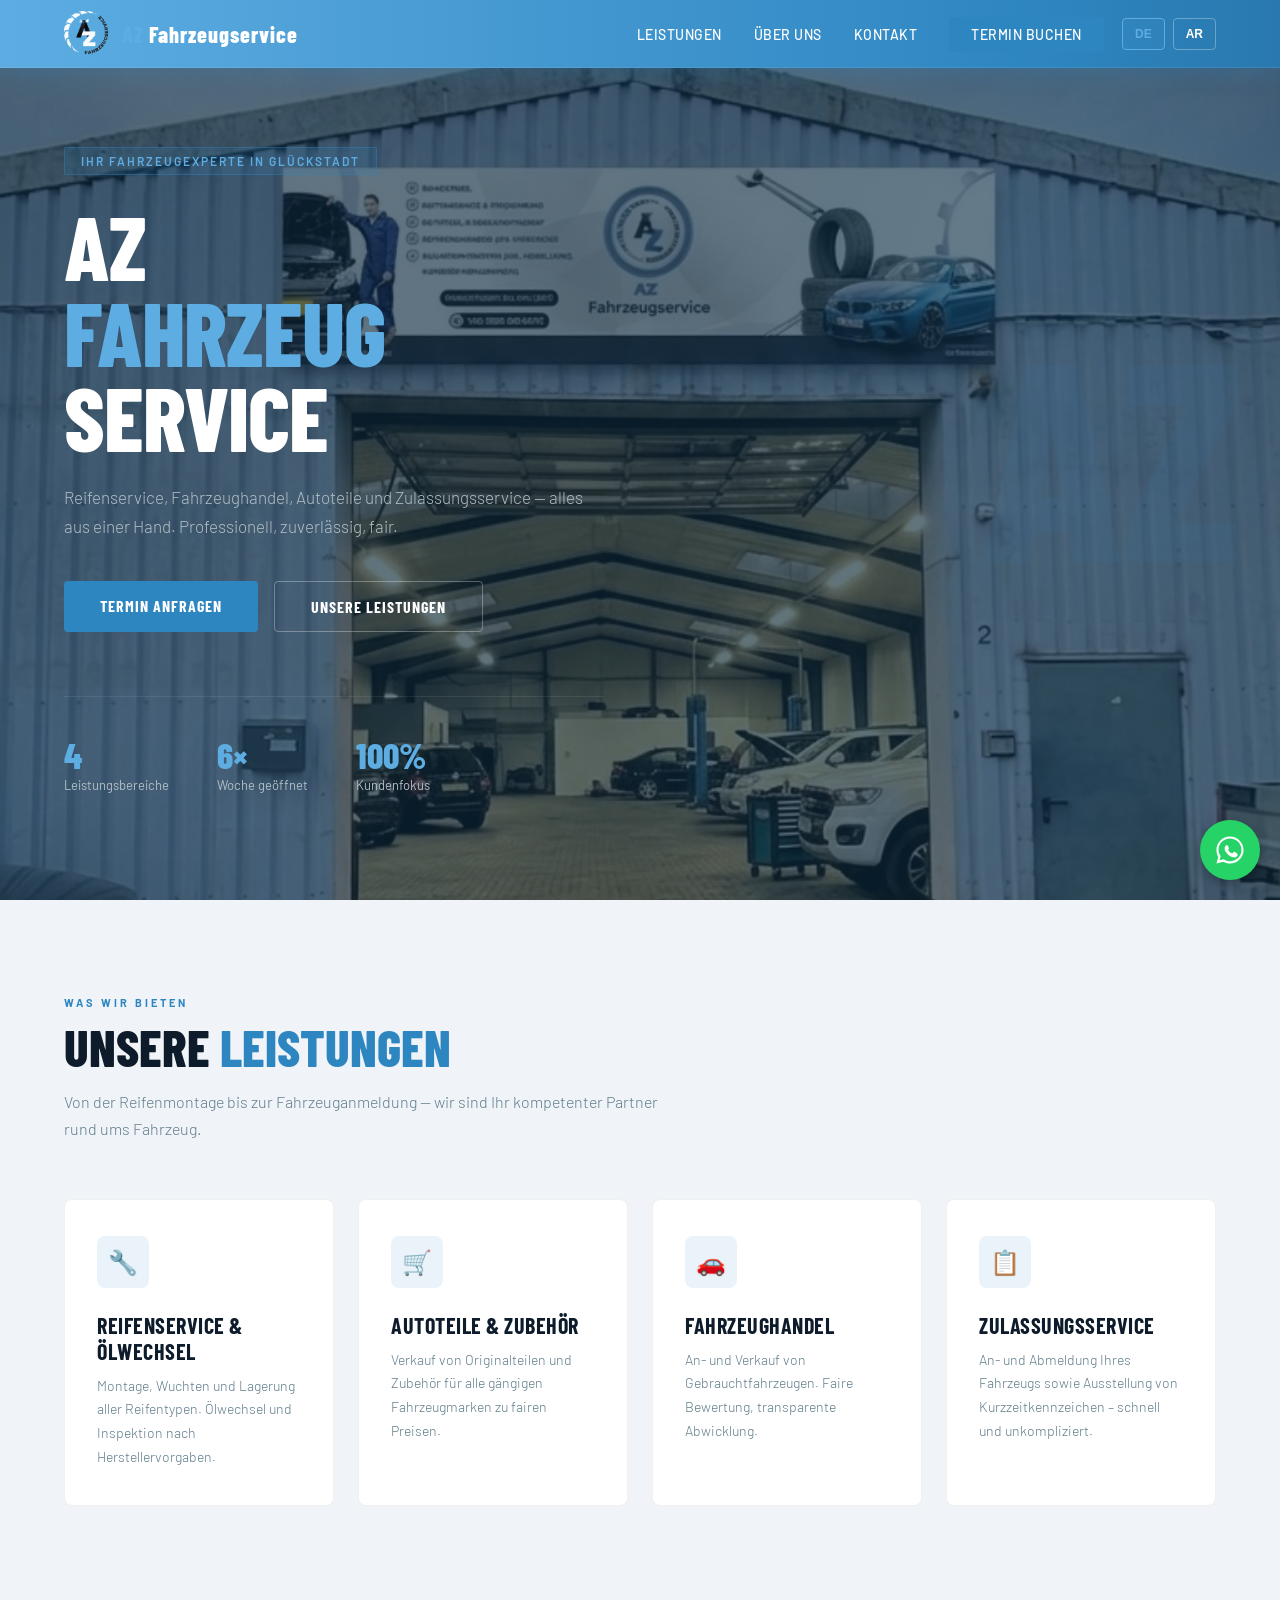
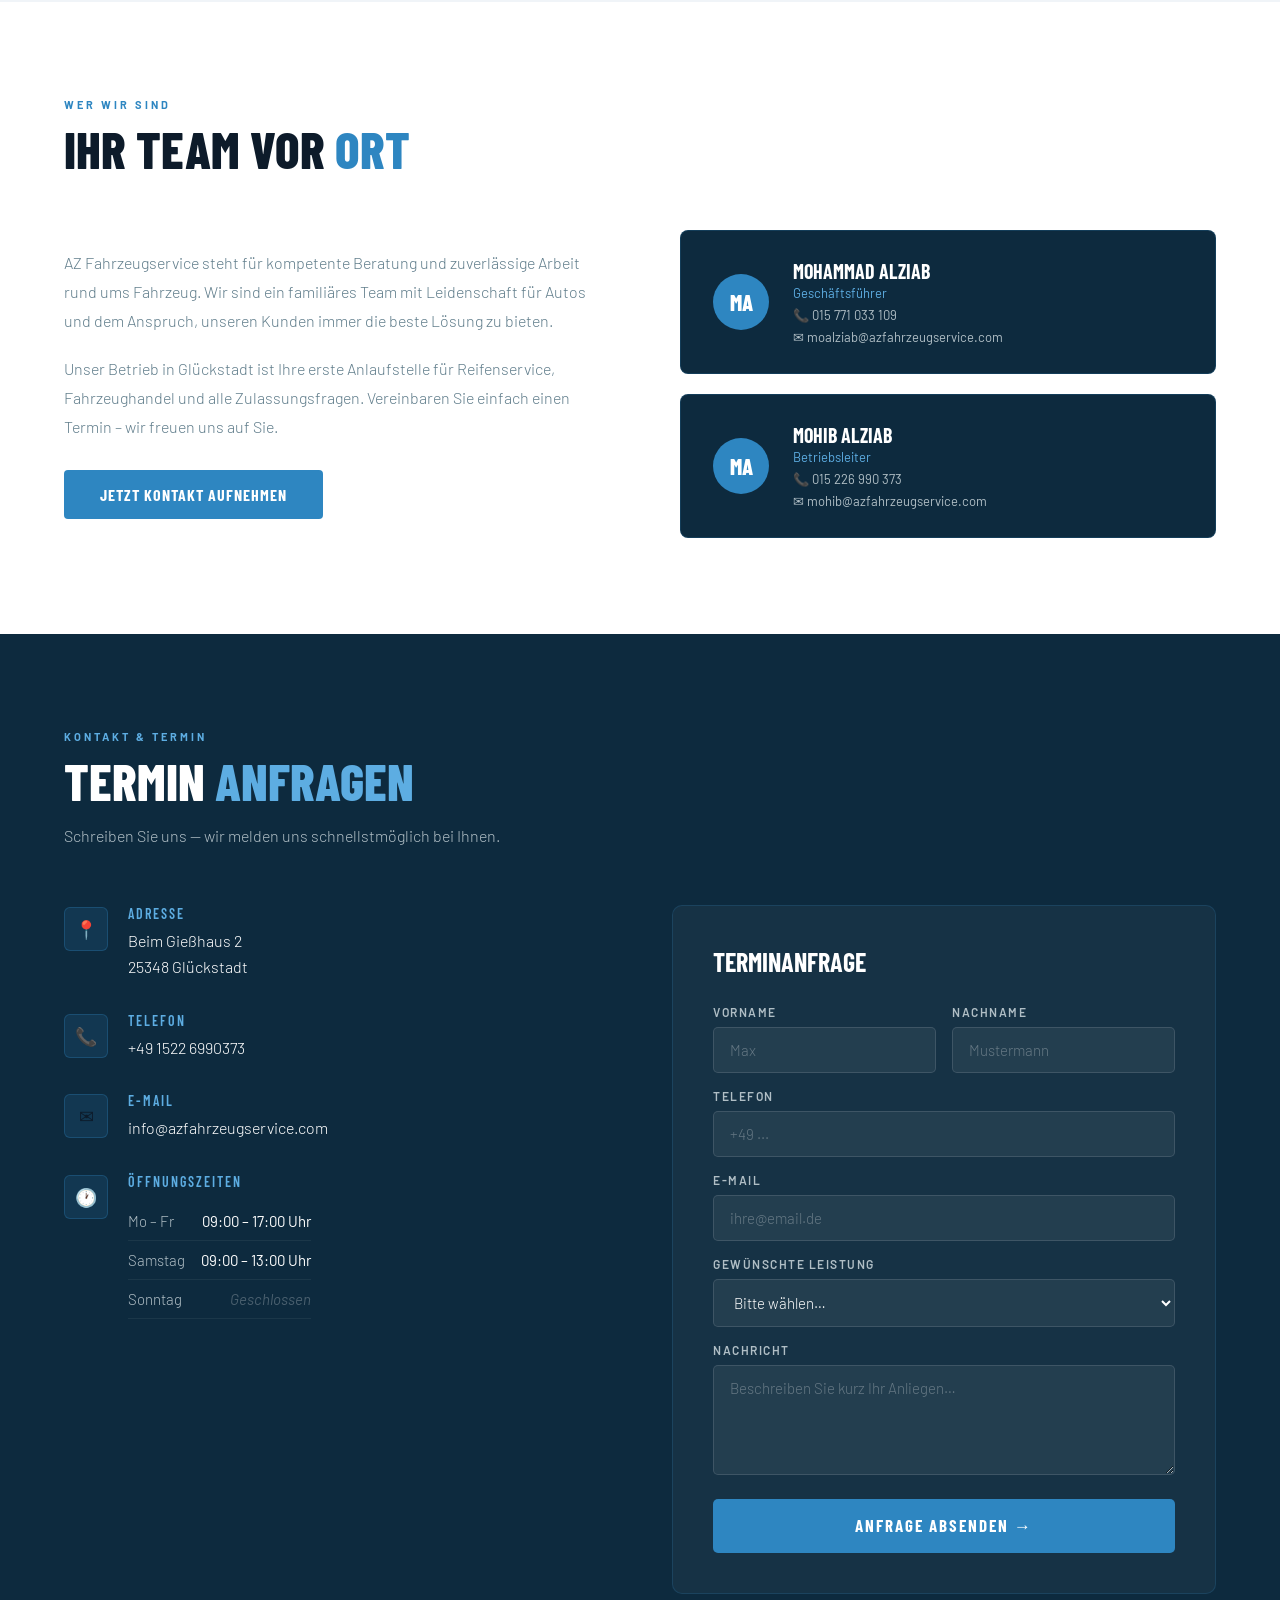
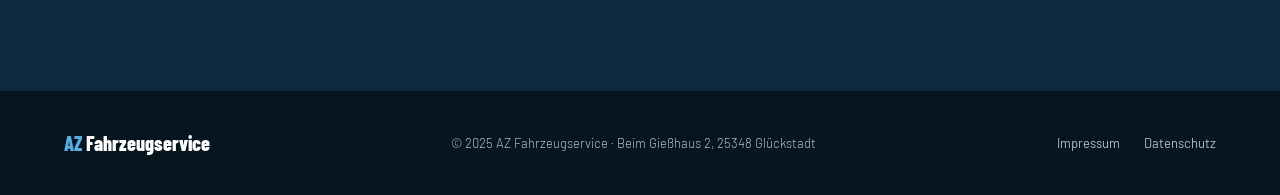
==== commit 39b1b522: "update" ====
--- a/index.html
+++ b/index.html
@@ -8,7 +8,11 @@
 <link rel="stylesheet" href="style.css">
 </head>
 <body>
-
+<a href="https://wa.me/4915226990373" target="_blank" class="whatsapp-float">
+  <svg xmlns="http://www.w3.org/2000/svg" viewBox="0 0 32 32" width="28" height="28">
+    <path fill="#fff" d="M16 .5C7.5.5.5 7.4.5 16c0 2.8.7 5.5 2.1 7.9L.5 31.5l7.8-2.1c2.3 1.3 4.9 2 7.7 2 8.5 0 15.5-6.9 15.5-15.5S24.5.5 16 .5zm0 28.3c-2.4 0-4.8-.7-6.8-2l-.5-.3-4.6 1.2 1.2-4.5-.3-.5c-1.4-2.1-2.1-4.5-2.1-6.9C2.9 8.7 8.7 2.9 16 2.9S29.1 8.7 29.1 16 23.3 28.8 16 28.8zm7.3-9.5c-.4-.2-2.2-1.1-2.5-1.2-.3-.1-.6-.2-.8.2-.2.3-.9 1.2-1.1 1.4-.2.2-.4.3-.7.1-1.8-.9-3-1.6-4.2-3.6-.3-.5.3-.5.8-1.6.1-.2 0-.5-.1-.7-.1-.2-.8-2-1.1-2.7-.3-.7-.6-.6-.8-.6h-.7c-.2 0-.7.1-1 .5-.3.4-1.3 1.3-1.3 3.2s1.3 3.8 1.5 4.1c.2.3 2.6 4 6.3 5.4.9.3 1.6.5 2.1.6.9.1 1.7.1 2.3.1.7-.1 2.2-.9 2.5-1.8.3-.9.3-1.7.2-1.8-.1-.2-.3-.3-.7-.5z"/>
+  </svg>
+</a>
 <!-- NAV -->
 <nav>
   <a href="#" class="nav-logo">
@@ -145,7 +149,13 @@
         <div class="info-icon">📍</div>
         <div>
           <h4 data-i18n="contact.addressLabel">Adresse</h4>
-          <p data-i18n-html="contact.address">Beim Gießhaus 2<br>25348 Glückstadt</p>
+          <a 
+  href="https://www.google.com/maps/place/AZ+Fahrzeugservice/@53.7760034,9.4383921,19.59z/data=!4m15!1m8!3m7!1s0x47b3d938e1c72bd7:0x623a19e20fa4c622!2sBeim+Gießhaus+2,+25348+Glückstadt!3b1!8m2!3d53.7760538!4d9.4380318!16s%2Fg%2F11c31tfckw!3m5!1s0x47b3d9004c047dad:0xa66732b0766aea0!8m2!3d53.7760538!4d9.4380318!16s%2Fg%2F11xpbfpb_7?entry=ttu&g_ep=EgoyMDI2MDQyMS4wIKXMDSoASAFQAw%3D%3D" 
+  target="_blank"
+  class="map-link"
+>
+  Beim Gießhaus 2<br>25348 Glückstadt
+</a>
         </div>
       </div>
       <div class="info-block">
@@ -161,7 +171,7 @@
         <div class="info-icon">✉</div>
         <div>
           <h4 data-i18n="contact.emailLabel">E-Mail</h4>
-          <a href="mailto:mohib@azfahrzeugservice.com">mohib@azfahrzeugservice.com</a>
+          <a href="mailto:info@azfahrzeugservice.com">info@azfahrzeugservice.com</a>
         </div>
       </div>
       <div class="info-block">
--- a/style.css
+++ b/style.css
@@ -774,7 +774,29 @@
     .hero-stats { gap: 28px; }
     footer { flex-direction: column; align-items: flex-start; }
   }
-
+.whatsapp-float {
+  position: fixed;
+  bottom: 20px;
+  right: 20px;
+  background: #25D366;
+  color: #fff;
+  font-size: 28px;
+  width: 60px;
+  height: 60px;
+  border-radius: 50%;
+  display: flex;
+  align-items: center;
+  justify-content: center;
+  text-decoration: none;
+  box-shadow: 0 4px 12px rgba(0,0,0,0.3);
+  z-index: 999;
+  transition: all 0.3s;
+}
+
+.whatsapp-float:hover {
+  transform: scale(1.1);
+  background: #1ebe5d;
+}
   /* ── SCROLL ANIMATION ── */
   .reveal {
     opacity: 0;
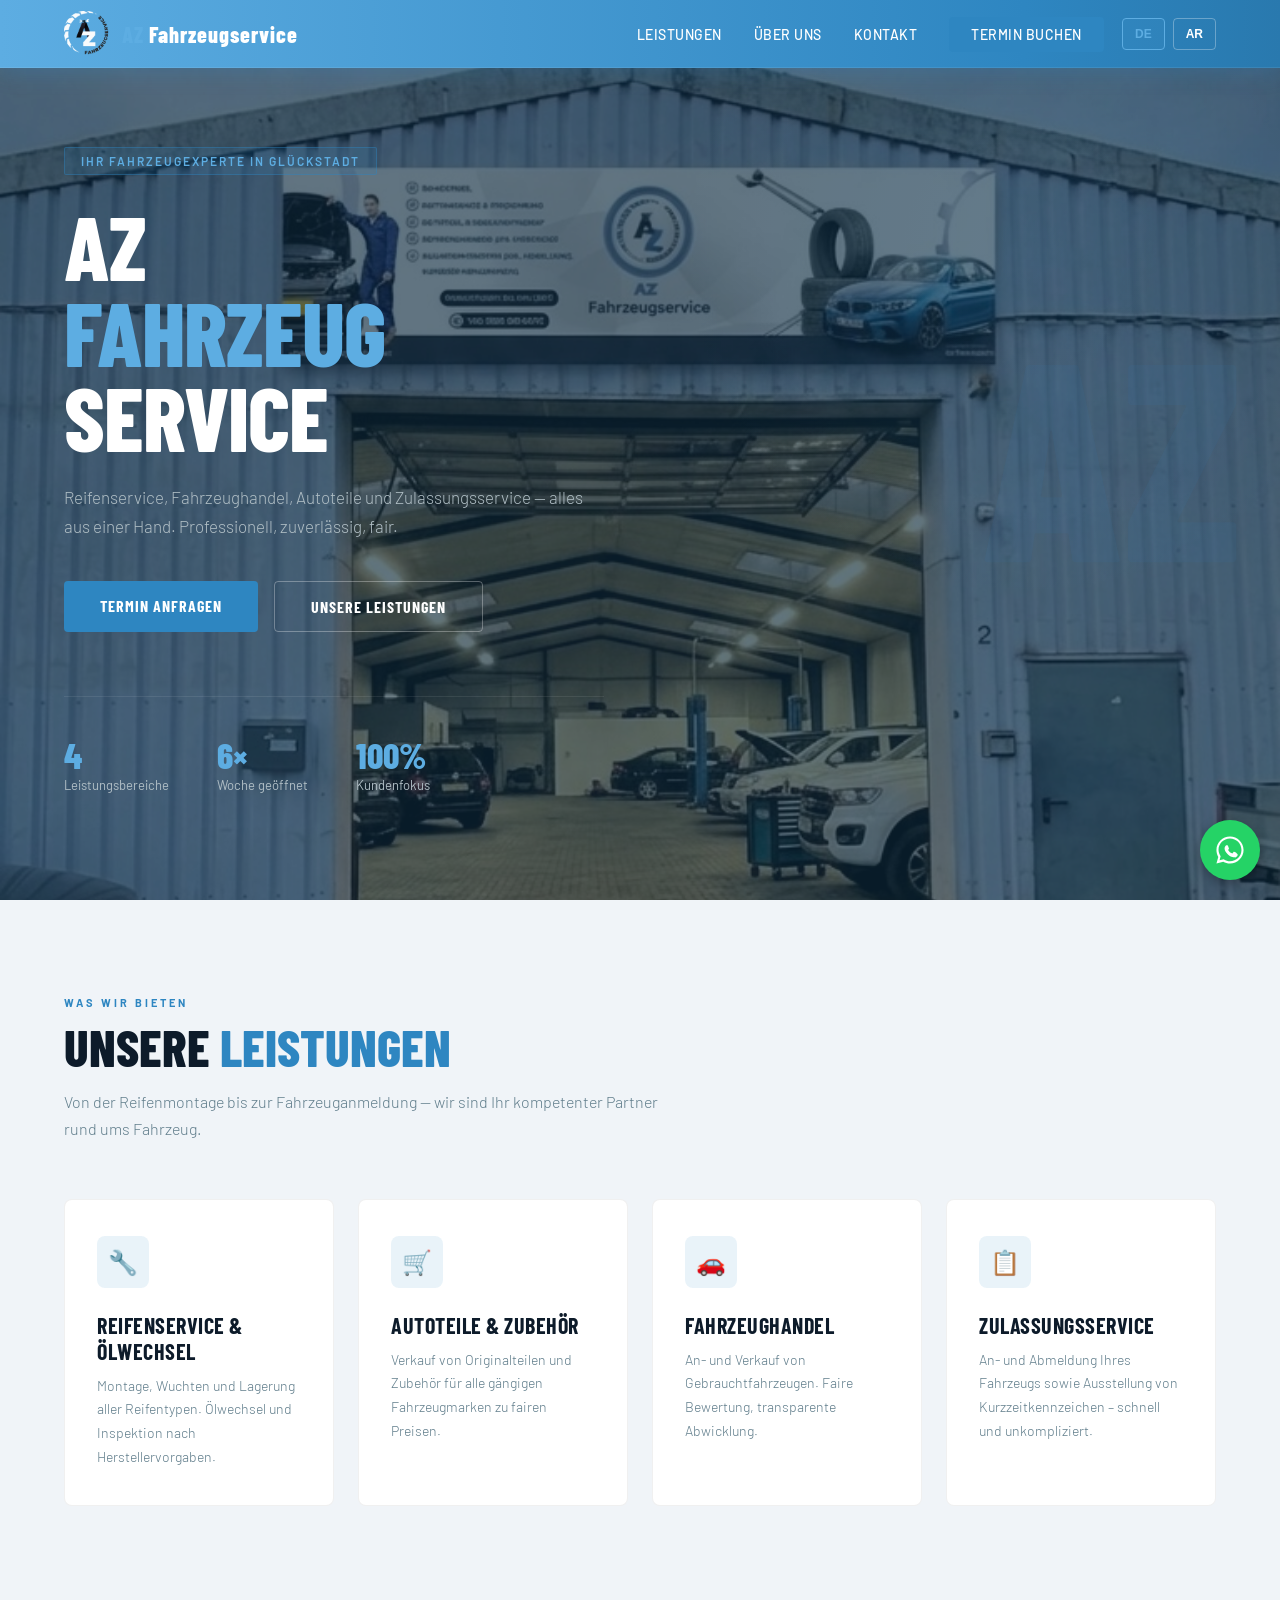
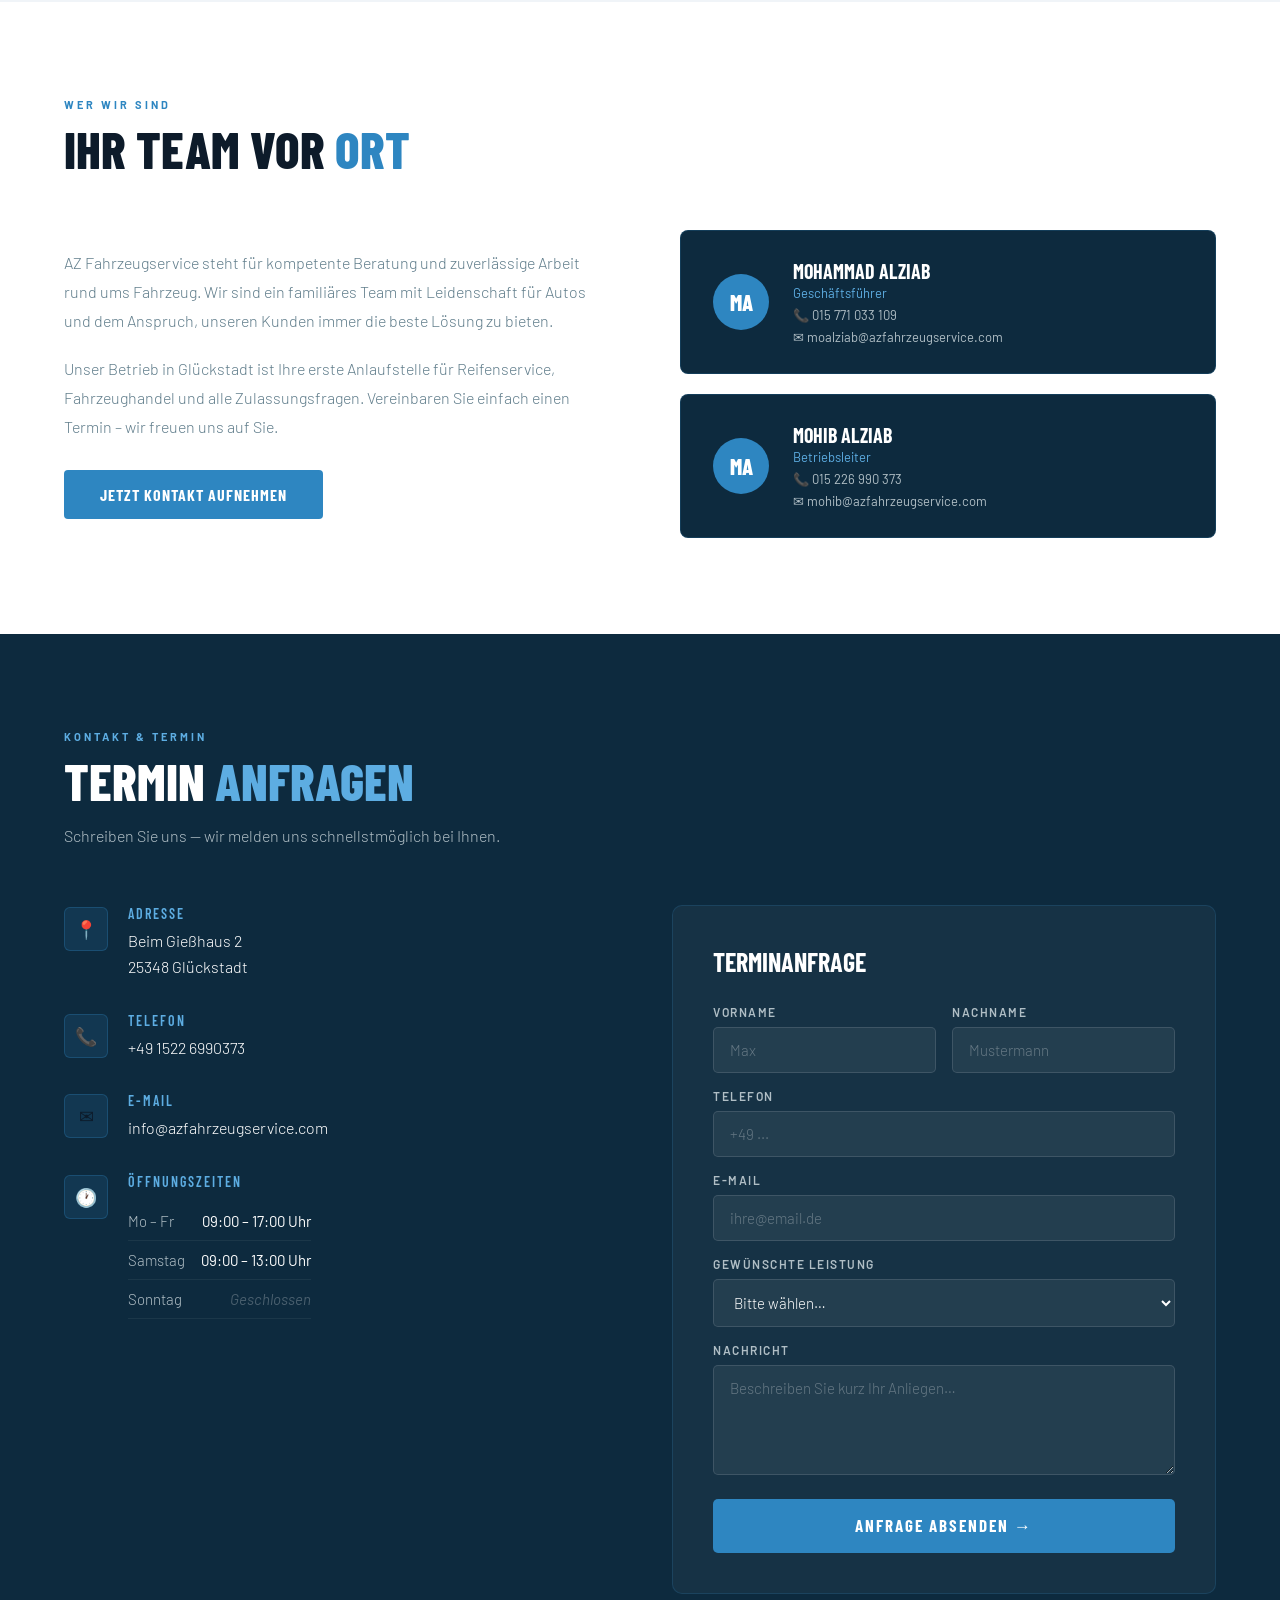
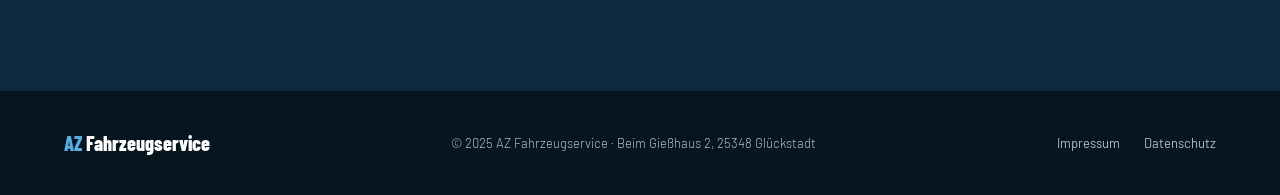
==== commit 0f6483d5: "update" ====
--- a/index.html
+++ b/index.html
@@ -1,6 +1,10 @@
 <!DOCTYPE html>
 <html lang="de">
 <head>
+<meta name="description" content="AZ Fahrzeugservice in Glückstadt – Reifenservice, Ölwechsel, Fahrzeughandel, Autoteile und Zulassungsservice.">
+<meta name="keywords" content="AZ Fahrzeugservice, Glückstadt, Reifenservice, Ölwechsel, Autoteile, Fahrzeughandel, Zulassungsservice">
+<meta name="author" content="AZ Fahrzeugservice">
+  <meta name="description" content="Reifenservice, Ölwechsel und Fahrzeughandel in Glückstadt">
 <meta charset="UTF-8">
 <meta name="viewport" content="width=device-width, initial-scale=1.0">
 <title>AZ Fahrzeugservice – Beim Gießhaus 2, Glückstadt</title>
@@ -13,6 +17,7 @@
     <path fill="#fff" d="M16 .5C7.5.5.5 7.4.5 16c0 2.8.7 5.5 2.1 7.9L.5 31.5l7.8-2.1c2.3 1.3 4.9 2 7.7 2 8.5 0 15.5-6.9 15.5-15.5S24.5.5 16 .5zm0 28.3c-2.4 0-4.8-.7-6.8-2l-.5-.3-4.6 1.2 1.2-4.5-.3-.5c-1.4-2.1-2.1-4.5-2.1-6.9C2.9 8.7 8.7 2.9 16 2.9S29.1 8.7 29.1 16 23.3 28.8 16 28.8zm7.3-9.5c-.4-.2-2.2-1.1-2.5-1.2-.3-.1-.6-.2-.8.2-.2.3-.9 1.2-1.1 1.4-.2.2-.4.3-.7.1-1.8-.9-3-1.6-4.2-3.6-.3-.5.3-.5.8-1.6.1-.2 0-.5-.1-.7-.1-.2-.8-2-1.1-2.7-.3-.7-.6-.6-.8-.6h-.7c-.2 0-.7.1-1 .5-.3.4-1.3 1.3-1.3 3.2s1.3 3.8 1.5 4.1c.2.3 2.6 4 6.3 5.4.9.3 1.6.5 2.1.6.9.1 1.7.1 2.3.1.7-.1 2.2-.9 2.5-1.8.3-.9.3-1.7.2-1.8-.1-.2-.3-.3-.7-.5z"/>
   </svg>
 </a>
+<a href="tel:+4915226990373" class="call-float">📞</a>
 <!-- NAV -->
 <nav>
   <a href="#" class="nav-logo">
--- a/style.css
+++ b/style.css
@@ -804,3 +804,19 @@
     transition: opacity 0.6s ease, transform 0.6s ease;
   }
   .reveal.visible { opacity: 1; transform: none; }
+.call-float {
+  position: fixed;
+  bottom: 90px;
+  right: 20px;
+  background: #2e86c1;
+  width: 60px;
+  height: 60px;
+  border-radius: 50%;
+  display: flex;
+  align-items: center;
+  justify-content: center;
+  color: #fff;
+}
+.leistung-card:hover {
+  transform: translateY(-6px) scale(1.02);
+}
